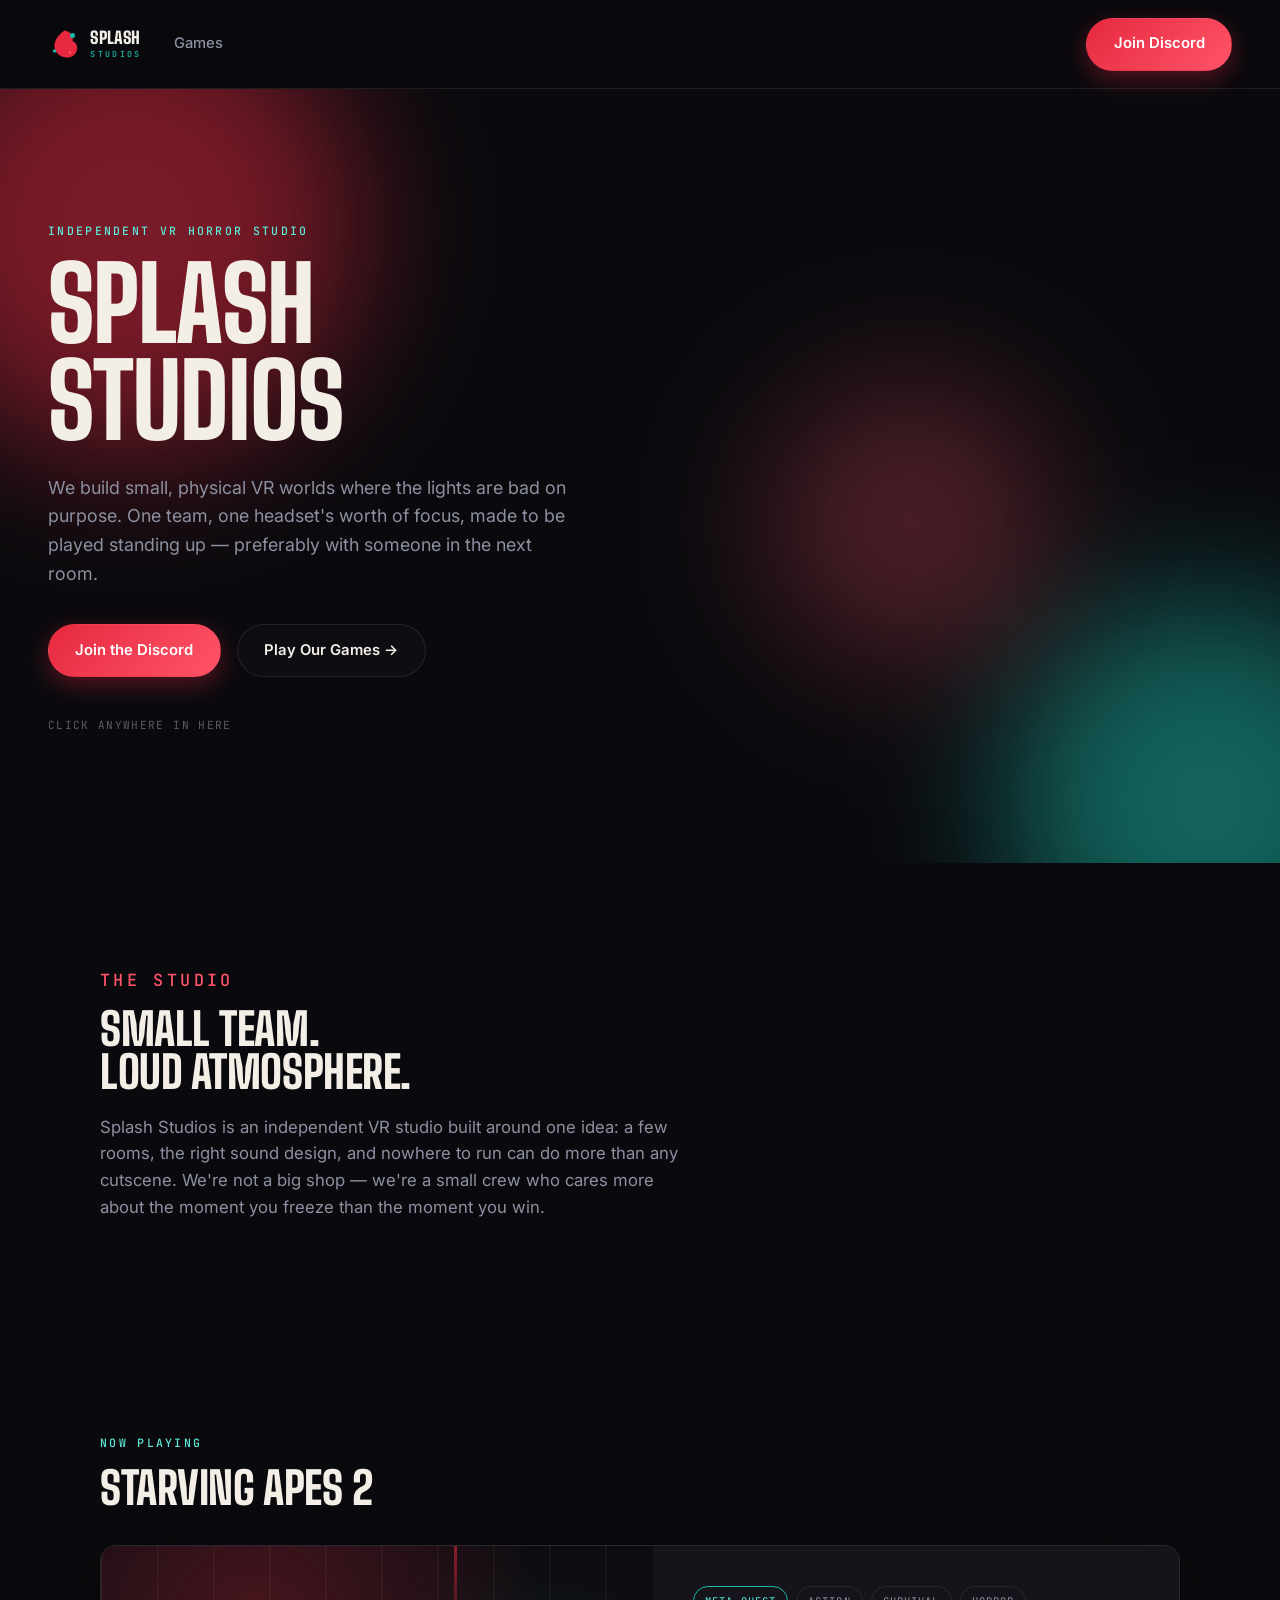
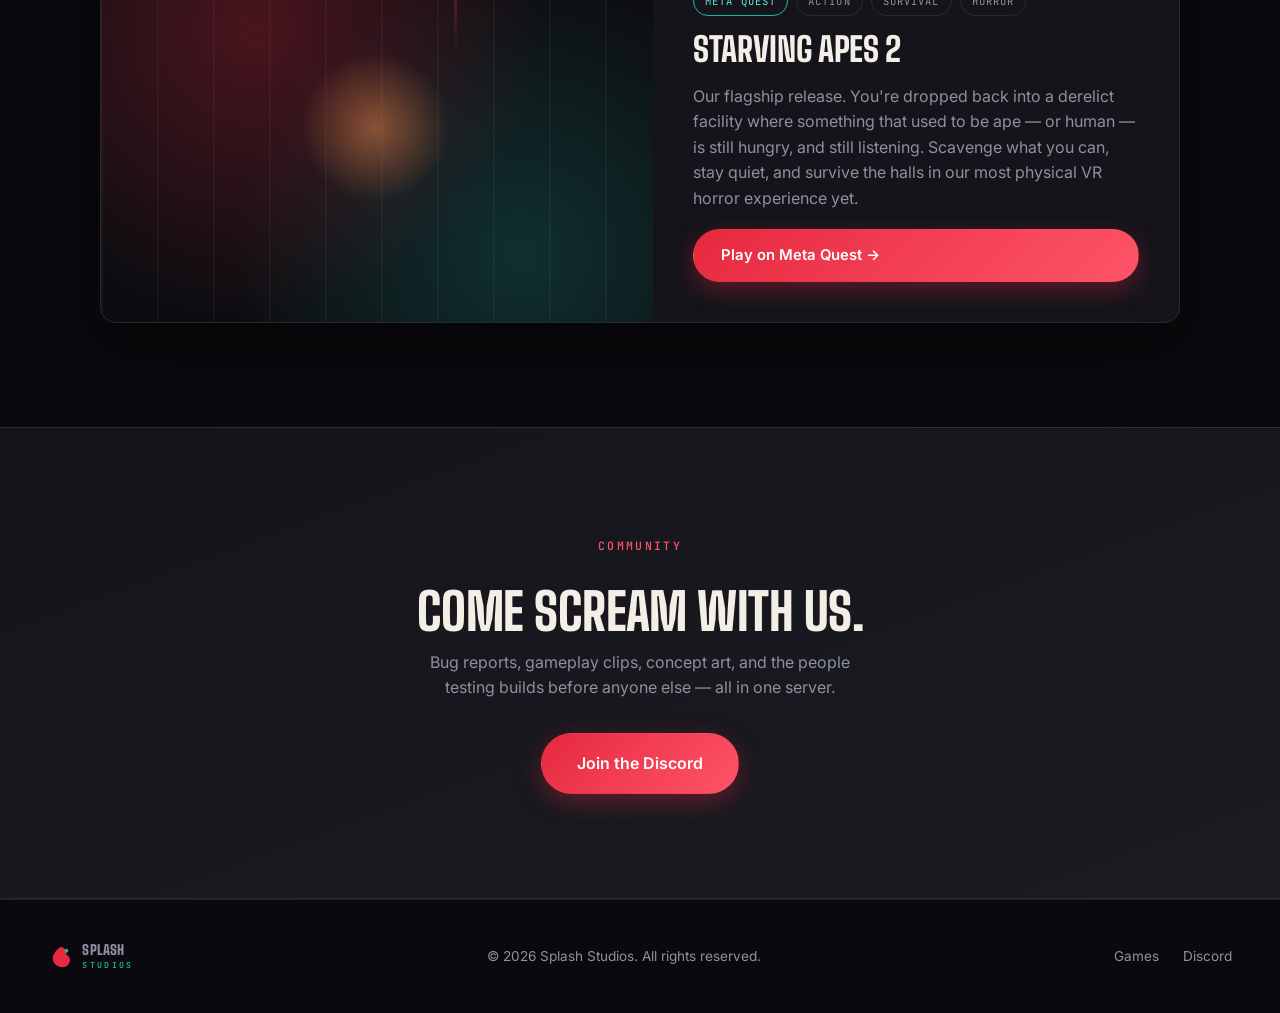
==== index.html @ 8505d7e9 "Add files via upload" ====
<!DOCTYPE html>
<html lang="en">
<head>
<meta charset="UTF-8">
<meta name="viewport" content="width=device-width, initial-scale=1.0">
<title>Splash Studios — Independent VR Horror Studio</title>
<meta name="description" content="Splash Studios is an independent VR studio behind Starving Apes 2. Join the Discord and play our games on Meta Quest.">
<meta name="theme-color" content="#0a0a0e">
<link rel="icon" type="image/svg+xml" href="data:image/svg+xml,%3Csvg xmlns='http://www.w3.org/2000/svg' viewBox='0 0 64 64'%3E%3Crect width='64' height='64' rx='14' fill='%230a0a0e'/%3E%3Cpath d='M33,5 C44,6 52,16 49,26 C57,29 61,38 57,47 C52,58 39,62 28,57 C16,52 10,40 14,28 C17,19 24,11 33,5 Z' fill='%23E6293F'/%3E%3Ccircle cx='49' cy='15' r='5' fill='%2319B9A8'/%3E%3C/svg%3E">

<link rel="preconnect" href="https://fonts.googleapis.com">
<link rel="preconnect" href="https://fonts.gstatic.com" crossorigin>
<link href="https://fonts.googleapis.com/css2?family=Big+Shoulders:wght@600;700;800;900&family=Inter:wght@400;500;600;700&family=JetBrains+Mono:wght@500&display=swap" rel="stylesheet">
<link rel="stylesheet" href="style.css">
</head>
<body>

<header class="nav">
  <a href="index.html" class="brand">
    <svg class="brand-mark" viewBox="0 0 64 64" fill="none" xmlns="http://www.w3.org/2000/svg" aria-hidden="true">
      <path d="M33,5 C44,6 52,16 49,26 C57,29 61,38 57,47 C52,58 39,62 28,57 C16,52 10,40 14,28 C17,19 24,11 33,5 Z" fill="#E6293F"/>
      <circle cx="49" cy="15" r="5" fill="#19B9A8"/>
      <circle cx="13" cy="46" r="3.4" fill="#19B9A8"/>
      <circle cx="44" cy="49" r="2.4" fill="#FF5468"/>
    </svg>
    <span class="brand-word">SPLASH<small>STUDIOS</small></span>
  </a>
  <nav class="nav-links">
    <a href="games.html">Games</a>
  </nav>
  <a class="btn btn-primary" href="https://discord.gg/km2ezNDZRh" target="_blank" rel="noopener">Join Discord</a>
</header>

<section class="hero">
  <div class="hero-ambient" aria-hidden="true">
    <span class="blob blob-1"></span>
    <span class="blob blob-2"></span>
    <span class="blob blob-3"></span>
  </div>
  <div class="hero-inner">
    <p class="eyebrow">Independent VR Horror Studio</p>
    <h1>Splash<br>Studios</h1>
    <p class="lede">We build small, physical VR worlds where the lights are bad on purpose. One team, one headset's worth of focus, made to be played standing up — preferably with someone in the next room.</p>
    <div class="hero-actions">
      <a class="btn btn-primary" href="https://discord.gg/km2ezNDZRh" target="_blank" rel="noopener">Join the Discord</a>
      <a class="btn btn-ghost" href="games.html">Play Our Games →</a>
    </div>
    <p class="hero-hint">click anywhere in here</p>
  </div>
</section>

<section class="about">
  <div class="section-inner">
    <p class="eyebrow crimson">The Studio</p>
    <h2>Small team.<br>Loud atmosphere.</h2>
    <p>Splash Studios is an independent VR studio built around one idea: a few rooms, the right sound design, and nowhere to run can do more than any cutscene. We're not a big shop — we're a small crew who cares more about the moment you freeze than the moment you win.</p>
  </div>
</section>

<section class="featured">
  <div class="section-inner">
    <p class="eyebrow">Now Playing</p>
    <h2>Starving Apes 2</h2>
    <div class="game-card">
      <div class="game-art" aria-hidden="true"></div>
      <div class="game-info">
        <div class="badges">
          <span class="badge platform">Meta Quest</span>
          <span class="badge">Action</span>
          <span class="badge">Survival</span>
          <span class="badge">Horror</span>
        </div>
        <h3>Starving Apes 2</h3>
        <p>Our flagship release. You're dropped back into a derelict facility where something that used to be ape — or human — is still hungry, and still listening. Scavenge what you can, stay quiet, and survive the halls in our most physical VR horror experience yet.</p>
        <a class="btn btn-primary" href="https://www.meta.com/experiences/starving-apes-2/9929811883797838/?srsltid=AfmBOoom83cuQZh8_HPgjByCwyeb6xO3C5Jgga5BLmCw1rRr3CXL1v2m" target="_blank" rel="noopener">Play on Meta Quest →</a>
      </div>
    </div>
  </div>
</section>

<section class="cta-banner">
  <div class="section-inner">
    <p class="eyebrow crimson">Community</p>
    <h2>Come scream with us.</h2>
    <p>Bug reports, gameplay clips, concept art, and the people testing builds before anyone else — all in one server.</p>
    <a class="btn btn-primary large" href="https://discord.gg/km2ezNDZRh" target="_blank" rel="noopener">Join the Discord</a>
  </div>
</section>

<footer>
  <a href="index.html" class="brand">
    <svg class="brand-mark" viewBox="0 0 64 64" fill="none" xmlns="http://www.w3.org/2000/svg" aria-hidden="true" style="width:24px;height:24px;">
      <path d="M33,5 C44,6 52,16 49,26 C57,29 61,38 57,47 C52,58 39,62 28,57 C16,52 10,40 14,28 C17,19 24,11 33,5 Z" fill="#E6293F"/>
      <circle cx="49" cy="15" r="5" fill="#19B9A8"/>
    </svg>
    <span class="brand-word">SPLASH<small>STUDIOS</small></span>
  </a>
  <p>&copy; 2026 Splash Studios. All rights reserved.</p>
  <div class="foot-links">
    <a href="games.html">Games</a>
    <a href="https://discord.gg/km2ezNDZRh" target="_blank" rel="noopener">Discord</a>
  </div>
</footer>

<script src="script.js"></script>
</body>
</html>
---- style.css ----
/* ============================================================
   SPLASH STUDIOS — stylesheet
   Palette: void / panel (near-black) + crimson + teal
   (a nod to red/teal horror-film grading, and to "splash")
   ============================================================ */

:root {
  --void: #0a0a0e;
  --panel: #14141a;
  --panel-2: #1b1b22;

  --crimson: #e6293f;
  --crimson-glow: #ff5468;
  --teal: #19b9a8;
  --teal-glow: #5dead9;

  --bone: #f3efe7;
  --slate: #8d90a0;
  --line: rgba(243, 239, 231, 0.09);

  --radius: 16px;
  --shadow: 0 20px 60px rgba(0, 0, 0, 0.45);

  --display: "Big Shoulders", sans-serif;
  --body: "Inter", system-ui, sans-serif;
  --mono: "JetBrains Mono", monospace;
}

* { box-sizing: border-box; margin: 0; padding: 0; }

html { scroll-behavior: smooth; }

body {
  background: var(--void);
  color: var(--bone);
  font-family: var(--body);
  line-height: 1.6;
  overflow-x: hidden;
}

a { color: inherit; text-decoration: none; }
img, svg { display: block; max-width: 100%; }
ul { list-style: none; }

h1, h2, h3 {
  font-family: var(--display);
  font-weight: 800;
  text-transform: uppercase;
  letter-spacing: -0.01em;
  line-height: 0.95;
}

::selection { background: var(--crimson); color: var(--bone); }

:focus-visible {
  outline: 2px solid var(--teal-glow);
  outline-offset: 3px;
  border-radius: 4px;
}

.section-inner { max-width: 1080px; margin: 0 auto; }

section { padding: 6.5rem clamp(1.25rem, 5vw, 3rem); position: relative; }

.eyebrow {
  display: inline-block;
  font-family: var(--mono);
  font-size: 0.72rem;
  font-weight: 500;
  letter-spacing: 0.2em;
  text-transform: uppercase;
  color: var(--teal-glow);
  margin-bottom: 0.9rem;
}
.eyebrow.crimson { color: var(--crimson-glow); }

/* ---------- Nav ---------- */
.nav {
  position: sticky;
  top: 0;
  z-index: 50;
  display: flex;
  align-items: center;
  gap: 1.5rem;
  padding: 1.1rem clamp(1.25rem, 5vw, 3rem);
  background: rgba(10, 10, 14, 0.72);
  backdrop-filter: blur(14px);
  border-bottom: 1px solid var(--line);
}

.brand { display: flex; align-items: center; gap: 0.65rem; flex-shrink: 0; }
.brand-mark { width: 32px; height: 32px; flex-shrink: 0; }
.brand-word {
  font-family: var(--display);
  font-weight: 900;
  font-size: 1.05rem;
  letter-spacing: 0.01em;
  line-height: 1;
  display: flex;
  flex-direction: column;
}
.brand-word small {
  font-family: var(--mono);
  font-weight: 500;
  font-size: 0.52rem;
  letter-spacing: 0.28em;
  color: var(--teal);
  margin-top: 3px;
}

.nav-links {
  display: flex;
  align-items: center;
  gap: 1.75rem;
  margin-left: 0.5rem;
  margin-right: auto;
  font-size: 0.92rem;
  font-weight: 500;
  color: var(--slate);
}
.nav-links a { transition: color 0.2s ease; }
.nav-links a:hover { color: var(--bone); }
.nav-links a.active { color: var(--teal-glow); }

/* ---------- Buttons ---------- */
.btn {
  display: inline-flex;
  align-items: center;
  gap: 0.5rem;
  padding: 0.85rem 1.65rem;
  border-radius: 999px;
  font-family: var(--body);
  font-weight: 600;
  font-size: 0.93rem;
  border: 1.5px solid transparent;
  white-space: nowrap;
  cursor: pointer;
  transition: transform 0.25s ease, box-shadow 0.25s ease, color 0.25s ease, border-color 0.25s ease;
}
.btn-primary {
  background: linear-gradient(135deg, var(--crimson), var(--crimson-glow));
  color: #fff;
  box-shadow: 0 8px 24px rgba(230, 41, 63, 0.35);
}
.btn-primary:hover { transform: translateY(-2px); box-shadow: 0 14px 32px rgba(230, 41, 63, 0.45); }
.btn-ghost {
  border-color: var(--line);
  color: var(--bone);
  background: rgba(255, 255, 255, 0.02);
}
.btn-ghost:hover { border-color: var(--teal); color: var(--teal-glow); transform: translateY(-2px); }
.btn-icon { width: 18px; height: 18px; flex-shrink: 0; }
.btn.large { padding: 1.05rem 2.2rem; font-size: 1rem; }

/* ---------- Hero ---------- */
.hero {
  position: relative;
  min-height: 86vh;
  display: flex;
  align-items: center;
  padding: 2rem clamp(1.25rem, 5vw, 3rem);
  overflow: hidden;
  isolation: isolate;
  cursor: crosshair;
}

.hero-ambient { position: absolute; inset: 0; z-index: -1; }
.blob {
  position: absolute;
  border-radius: 50%;
  filter: blur(70px);
  opacity: 0.5;
  mix-blend-mode: screen;
  animation: drift 20s ease-in-out infinite;
}
.blob-1 { width: 460px; height: 460px; background: var(--crimson); top: -12%; left: -8%; }
.blob-2 { width: 400px; height: 400px; background: var(--teal); bottom: -18%; right: -10%; animation-delay: -7s; }
.blob-3 { width: 280px; height: 280px; background: var(--crimson-glow); top: 38%; right: 18%; animation-delay: -13s; opacity: 0.28; }

@keyframes drift {
  0%, 100% { transform: translate(0, 0) scale(1); }
  50% { transform: translate(40px, -30px) scale(1.08); }
}

.hero-inner { max-width: 740px; position: relative; z-index: 1; }
.hero-inner h1 { font-size: clamp(3.4rem, 9vw, 6.4rem); }
.lede {
  margin-top: 1.5rem;
  font-size: clamp(1rem, 1.4vw, 1.2rem);
  color: var(--slate);
  max-width: 520px;
}
.hero-actions { display: flex; gap: 1rem; margin-top: 2.25rem; flex-wrap: wrap; }
.hero-hint {
  margin-top: 2.5rem;
  font-family: var(--mono);
  font-size: 0.7rem;
  letter-spacing: 0.12em;
  text-transform: uppercase;
  color: var(--slate);
  opacity: 0.6;
}

.splash-fx {
  position: absolute;
  border-radius: 50%;
  pointer-events: none;
  transform: translate(-50%, -50%) scale(0);
  animation: splashPop 0.7s ease-out forwards;
  z-index: 2;
}
@keyframes splashPop {
  0% { transform: translate(-50%, -50%) scale(0); opacity: 0.9; }
  70% { opacity: 0.35; }
  100% { transform: translate(-50%, -50%) scale(1); opacity: 0; }
}

/* ---------- About ---------- */
.about p { max-width: 600px; color: var(--slate); font-size: 1.05rem; }
.about h2 { font-size: clamp(2rem, 4vw, 2.8rem); margin-bottom: 1.25rem; }

/* ---------- Featured game / game art panel ---------- */
.featured h2 { font-size: clamp(2rem, 4vw, 2.8rem); margin-bottom: 0.25rem; }

.game-card {
  display: grid;
  grid-template-columns: 1.05fr 1fr;
  background: var(--panel);
  border: 1px solid var(--line);
  border-radius: var(--radius);
  overflow: hidden;
  box-shadow: var(--shadow);
  margin-top: 2.25rem;
}

.game-art {
  position: relative;
  min-height: 340px;
  overflow: hidden;
  background:
    radial-gradient(circle at 28% 22%, rgba(230, 41, 63, 0.28), transparent 58%),
    radial-gradient(circle at 76% 82%, rgba(25, 185, 168, 0.2), transparent 55%),
    repeating-linear-gradient(90deg, rgba(255, 255, 255, 0.035) 0 2px, transparent 2px 56px),
    #0d0d11;
}
.game-art::before {
  content: "";
  position: absolute;
  width: 150px;
  height: 150px;
  border-radius: 50%;
  background: radial-gradient(circle, rgba(255, 150, 80, 0.45), transparent 70%);
  top: 28%;
  left: 36%;
  animation: flicker 4.2s infinite;
}
.game-art::after {
  content: "";
  position: absolute;
  width: 3px;
  height: 110px;
  background: linear-gradient(to bottom, var(--crimson), transparent);
  top: 0;
  left: 64%;
  opacity: 0.55;
}
@keyframes flicker {
  0%, 100% { opacity: 0.8; }
  45% { opacity: 0.18; }
  50% { opacity: 0.9; }
  78% { opacity: 0.3; }
}

.game-info {
  padding: 2.5rem;
  display: flex;
  flex-direction: column;
  gap: 1.1rem;
  justify-content: center;
}
.game-info h3 { font-size: 2.1rem; }
.game-info p { color: var(--slate); }

.badges { display: flex; gap: 0.5rem; flex-wrap: wrap; }
.badge {
  font-family: var(--mono);
  font-size: 0.66rem;
  letter-spacing: 0.1em;
  text-transform: uppercase;
  padding: 0.35rem 0.7rem;
  border: 1px solid var(--line);
  border-radius: 999px;
  color: var(--slate);
}
.badge.platform { border-color: var(--teal); color: var(--teal-glow); }

@media (max-width: 760px) {
  .game-card { grid-template-columns: 1fr; }
  .game-art { min-height: 200px; }
}

/* ---------- CTA banner ---------- */
.cta-banner {
  text-align: center;
  background: linear-gradient(160deg, var(--panel), var(--panel-2));
  border-top: 1px solid var(--line);
  border-bottom: 1px solid var(--line);
}
.cta-banner h2 { font-size: clamp(2rem, 4.5vw, 3.2rem); margin-bottom: 0.85rem; }
.cta-banner p { color: var(--slate); max-width: 460px; margin: 0 auto 2rem; }

/* ---------- Footer ---------- */
footer {
  padding: 2.75rem clamp(1.25rem, 5vw, 3rem);
  display: flex;
  flex-wrap: wrap;
  align-items: center;
  justify-content: space-between;
  gap: 1rem;
  border-top: 1px solid var(--line);
  color: var(--slate);
  font-size: 0.85rem;
}
footer .brand-word { font-size: 0.85rem; }
footer .foot-links { display: flex; gap: 1.5rem; }
footer a:hover { color: var(--teal-glow); }

/* ---------- Games page ---------- */
.page-header { padding-top: 8rem; padding-bottom: 1.5rem; }
.page-header h1 { font-size: clamp(2.6rem, 6vw, 4.2rem); margin-bottom: 1rem; }
.page-header p { color: var(--slate); max-width: 540px; font-size: 1.05rem; }

.games-grid {
  display: grid;
  grid-template-columns: repeat(auto-fit, minmax(320px, 1fr));
  gap: 1.75rem;
  margin-top: 2.5rem;
}

.game-tile {
  background: var(--panel);
  border: 1px solid var(--line);
  border-radius: var(--radius);
  overflow: hidden;
  display: flex;
  flex-direction: column;
  transition: transform 0.3s ease, border-color 0.3s ease;
}
.game-tile:hover { transform: translateY(-4px); border-color: var(--teal); }
.game-tile .game-art { min-height: 210px; }

.tile-body { padding: 1.85rem; display: flex; flex-direction: column; gap: 1rem; flex: 1; }
.tile-body h3 { font-size: 1.65rem; }
.tile-body p { color: var(--slate); font-size: 0.95rem; flex: 1; }

.game-tile.ghost {
  border-style: dashed;
  opacity: 0.65;
  align-items: center;
  justify-content: center;
  text-align: center;
  min-height: 360px;
}
.ghost-inner { padding: 2rem; display: flex; flex-direction: column; gap: 0.75rem; align-items: center; }
.ghost-inner .eyebrow { margin-bottom: 0; }
.ghost-inner p { color: var(--slate); font-size: 0.9rem; max-width: 240px; }

/* ---------- Responsive ---------- */
@media (max-width: 640px) {
  .nav { flex-wrap: wrap; }
  .nav-links { order: 3; margin-right: auto; }
  section { padding: 4.5rem 1.25rem; }
  .hero { min-height: 80vh; }
}

/* ---------- Reduced motion ---------- */
@media (prefers-reduced-motion: reduce) {
  html { scroll-behavior: auto; }
  .blob { animation: none; }
  .game-art::before { animation: none; }
  .splash-fx { display: none; }
}
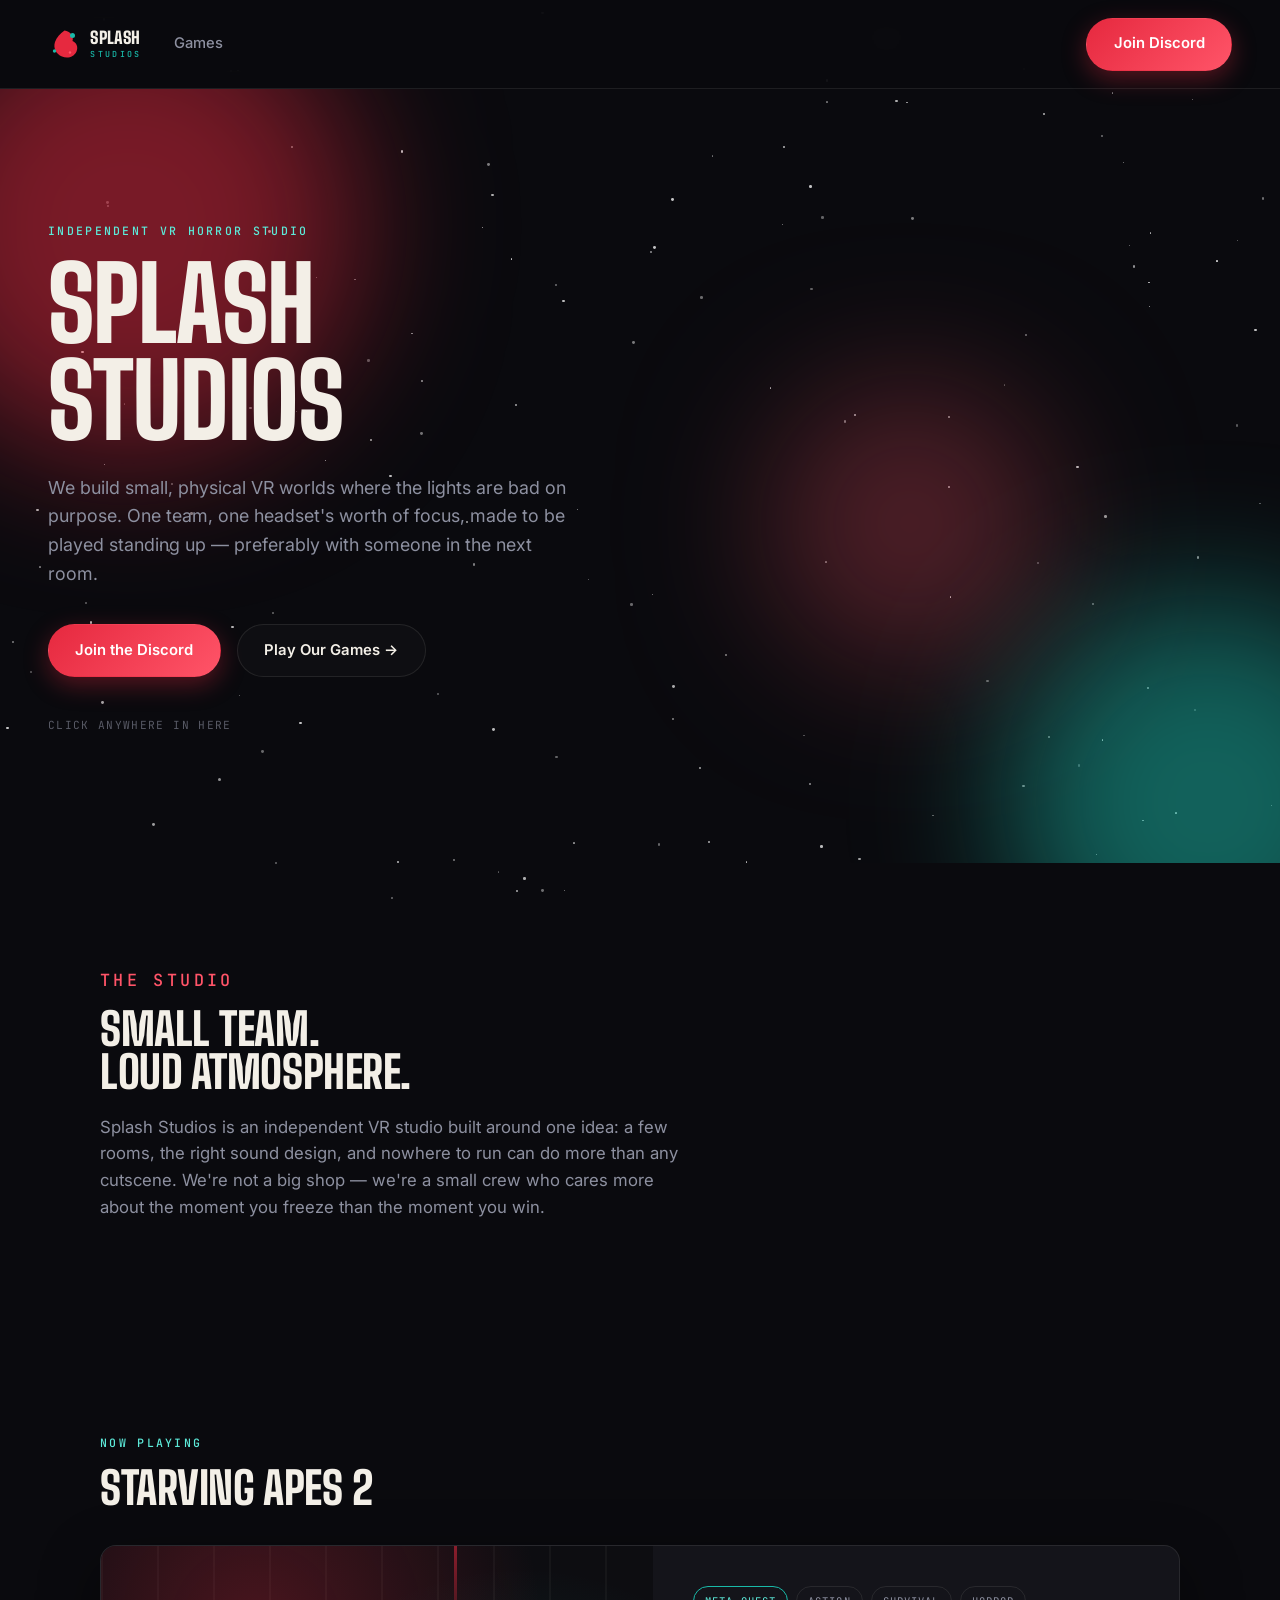
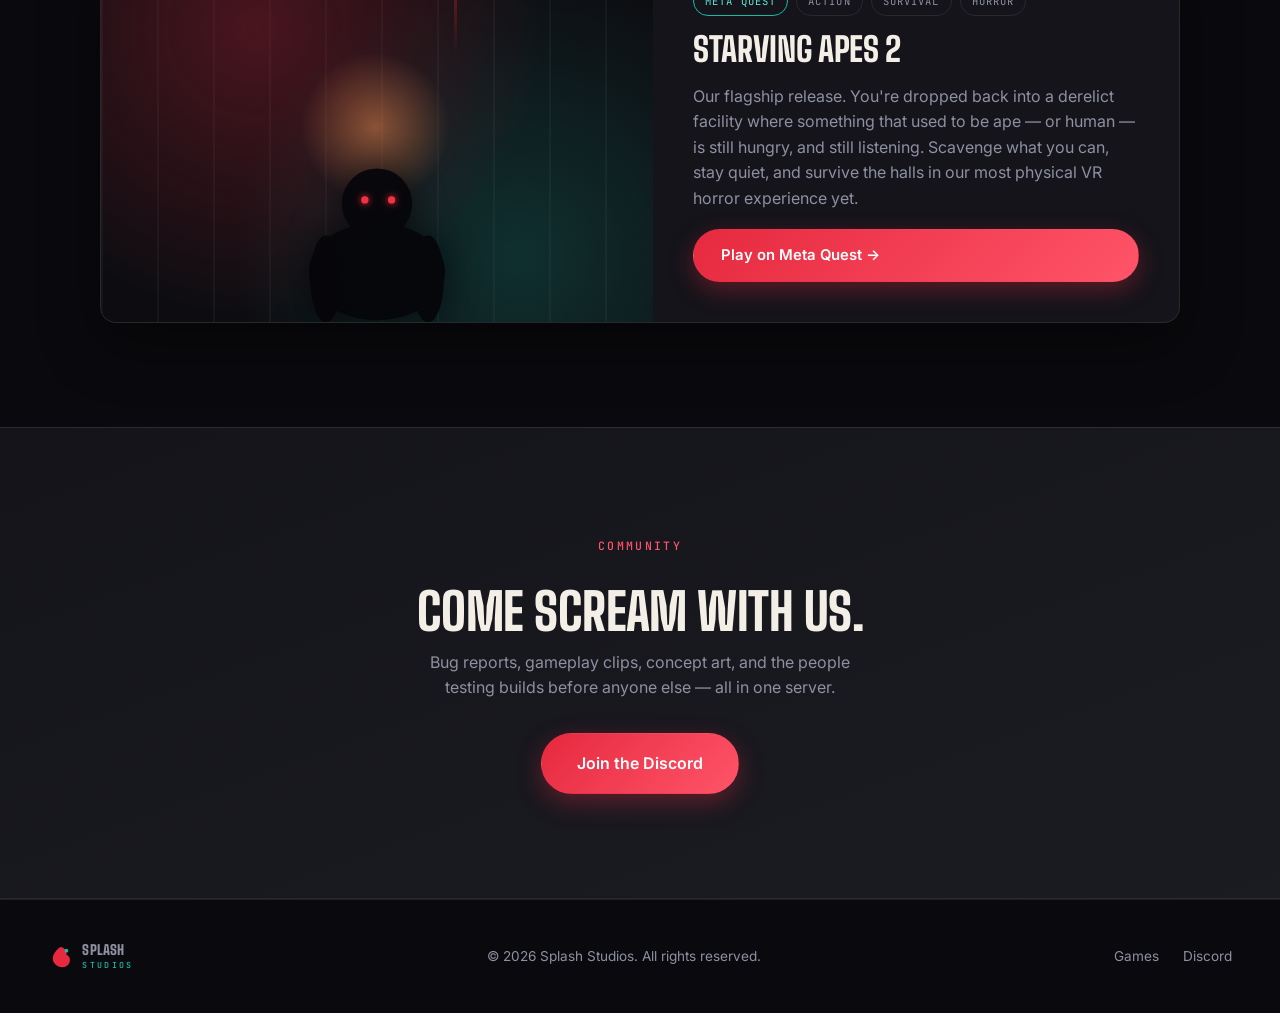
==== commit 84f9dc7b: "NEW UPD" ====
--- a/index.html
+++ b/index.html
@@ -14,6 +14,7 @@
 <link rel="stylesheet" href="style.css">
 </head>
 <body>
+<div class="star-field" aria-hidden="true"></div>
 
 <header class="nav">
   <a href="index.html" class="brand">
@@ -62,7 +63,22 @@
     <p class="eyebrow">Now Playing</p>
     <h2>Starving Apes 2</h2>
     <div class="game-card">
-      <div class="game-art" aria-hidden="true"></div>
+      <div class="game-art" aria-hidden="true">
+        <svg class="art-figure" viewBox="0 0 200 200" xmlns="http://www.w3.org/2000/svg">
+          <defs>
+            <filter id="eyeglow-home" x="-200%" y="-200%" width="500%" height="500%">
+              <feGaussianBlur stdDeviation="3" result="blur"/>
+              <feMerge><feMergeNode in="blur"/><feMergeNode in="SourceGraphic"/></feMerge>
+            </filter>
+          </defs>
+          <ellipse cx="100" cy="152" rx="56" ry="40" fill="#06060a"/>
+          <ellipse cx="58" cy="158" rx="13" ry="36" fill="#06060a"/>
+          <ellipse cx="142" cy="158" rx="13" ry="36" fill="#06060a"/>
+          <circle cx="100" cy="96" r="29" fill="#06060a"/>
+          <circle cx="90" cy="93" r="3" fill="#ff3344" filter="url(#eyeglow-home)"/>
+          <circle cx="112" cy="93" r="3" fill="#ff3344" filter="url(#eyeglow-home)"/>
+        </svg>
+      </div>
       <div class="game-info">
         <div class="badges">
           <span class="badge platform">Meta Quest</span>
--- a/style.css
+++ b/style.css
@@ -24,6 +24,10 @@
   --display: "Big Shoulders", sans-serif;
   --body: "Inter", system-ui, sans-serif;
   --mono: "JetBrains Mono", monospace;
+
+  --pl-pink: #ff5fae;
+  --pl-pink-glow: #ff8fc7;
+  --pl-blue: #4cc9f0;
 }
 
 * { box-sizing: border-box; margin: 0; padding: 0; }
@@ -373,10 +377,100 @@
   .hero { min-height: 80vh; }
 }
 
+/* ---------- Starfield (infinite-craft-style dark sky) ---------- */
+.star-field {
+  position: fixed;
+  inset: 0;
+  z-index: -3;
+  overflow: hidden;
+  pointer-events: none;
+  background: var(--void);
+}
+.star {
+  position: absolute;
+  border-radius: 50%;
+  background: #fff;
+  animation: twinkle ease-in-out infinite;
+}
+@keyframes twinkle {
+  0%, 100% { opacity: 0.15; }
+  50% { opacity: 1; }
+}
+
+/* ---------- Button bounce (press feedback) ---------- */
+@keyframes btnBounce {
+  0% { transform: scale(1); }
+  30% { transform: scale(0.86); }
+  55% { transform: scale(1.08); }
+  80% { transform: scale(0.96); }
+  100% { transform: scale(1); }
+}
+.btn.bounce { animation: btnBounce 0.42s ease; }
+
+/* ---------- Art figure (SA2 silhouette) ---------- */
+.art-figure {
+  position: absolute;
+  bottom: -8px;
+  left: 50%;
+  transform: translateX(-50%);
+  width: 44%;
+  opacity: 0.95;
+  filter: drop-shadow(0 0 18px rgba(0, 0, 0, 0.6));
+}
+
+/* ---------- WIP badge ---------- */
+.badge.wip { border-color: var(--pl-pink); color: var(--pl-pink-glow); }
+
+/* ---------- Liminal art panel (Primal Liminality) ---------- */
+.game-art.liminal {
+  background:
+    repeating-linear-gradient(135deg, rgba(255, 95, 174, 0.16) 0 16px, transparent 16px 32px),
+    radial-gradient(circle at 25% 15%, rgba(255, 95, 174, 0.32), transparent 55%),
+    radial-gradient(circle at 80% 85%, rgba(76, 201, 240, 0.28), transparent 55%),
+    linear-gradient(180deg, #15101f 0%, #0b0b12 75%);
+}
+.wip-stamp {
+  position: absolute;
+  top: 50%;
+  left: 50%;
+  transform: translate(-50%, -50%) rotate(-9deg);
+  border: 3px solid var(--pl-pink);
+  color: var(--pl-pink-glow);
+  font-family: var(--mono);
+  font-weight: 700;
+  letter-spacing: 0.15em;
+  padding: 0.4rem 1rem;
+  font-size: 1rem;
+  text-transform: uppercase;
+  background: rgba(10, 10, 14, 0.45);
+  border-radius: 6px;
+  box-shadow: 0 0 26px rgba(255, 95, 174, 0.35);
+  white-space: nowrap;
+}
+
+/* ---------- WIP tile click-to-reveal ---------- */
+.game-tile.wip { cursor: pointer; }
+.game-tile.wip:focus-visible { outline: 2px solid var(--pl-blue); outline-offset: 3px; }
+.tile-hint {
+  font-family: var(--mono);
+  font-size: 0.85rem;
+  letter-spacing: 0.05em;
+  color: var(--pl-blue);
+}
+.tile-reveal {
+  color: var(--bone);
+  font-style: italic;
+  display: none;
+}
+.game-tile.wip.revealed .tile-hint { display: none; }
+.game-tile.wip.revealed .tile-reveal { display: block; }
+
 /* ---------- Reduced motion ---------- */
 @media (prefers-reduced-motion: reduce) {
   html { scroll-behavior: auto; }
   .blob { animation: none; }
   .game-art::before { animation: none; }
   .splash-fx { display: none; }
-}
+  .star { animation: none; opacity: 0.55; }
+  .btn.bounce { animation: none; }
+}
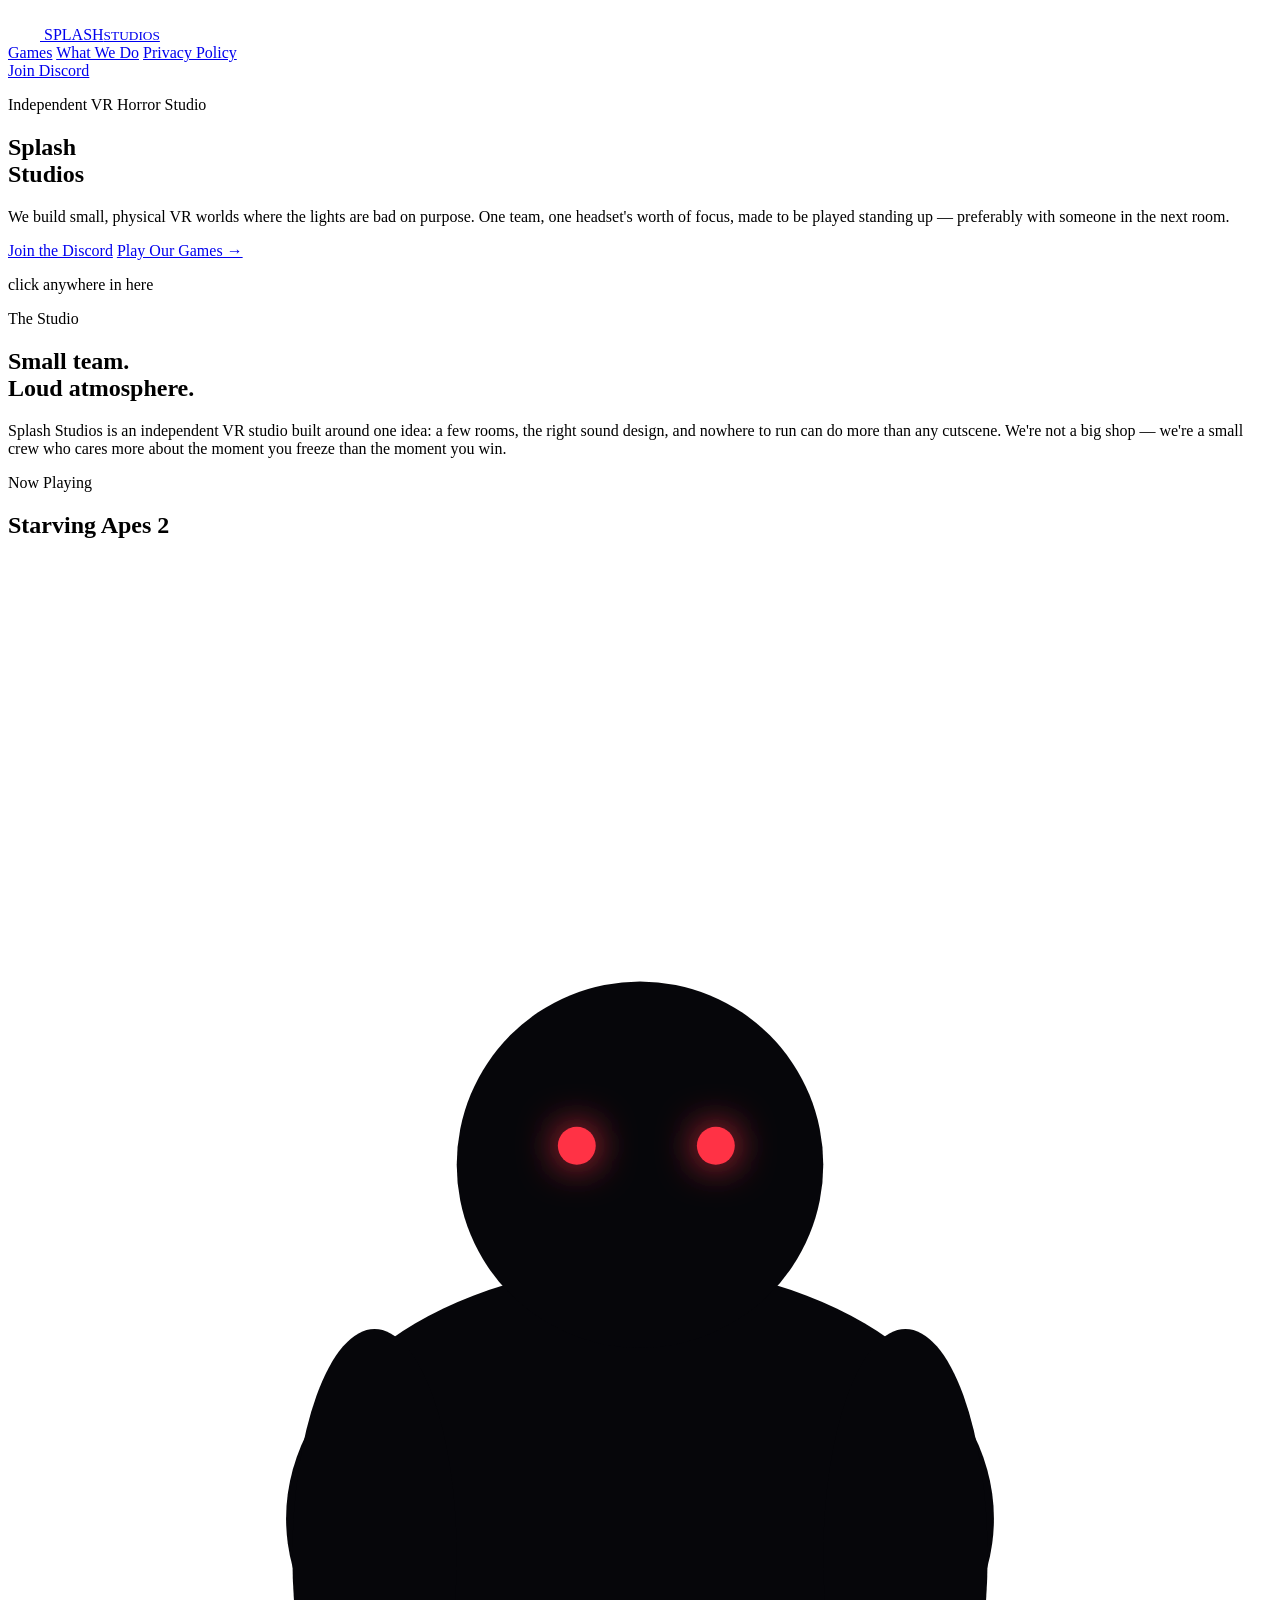
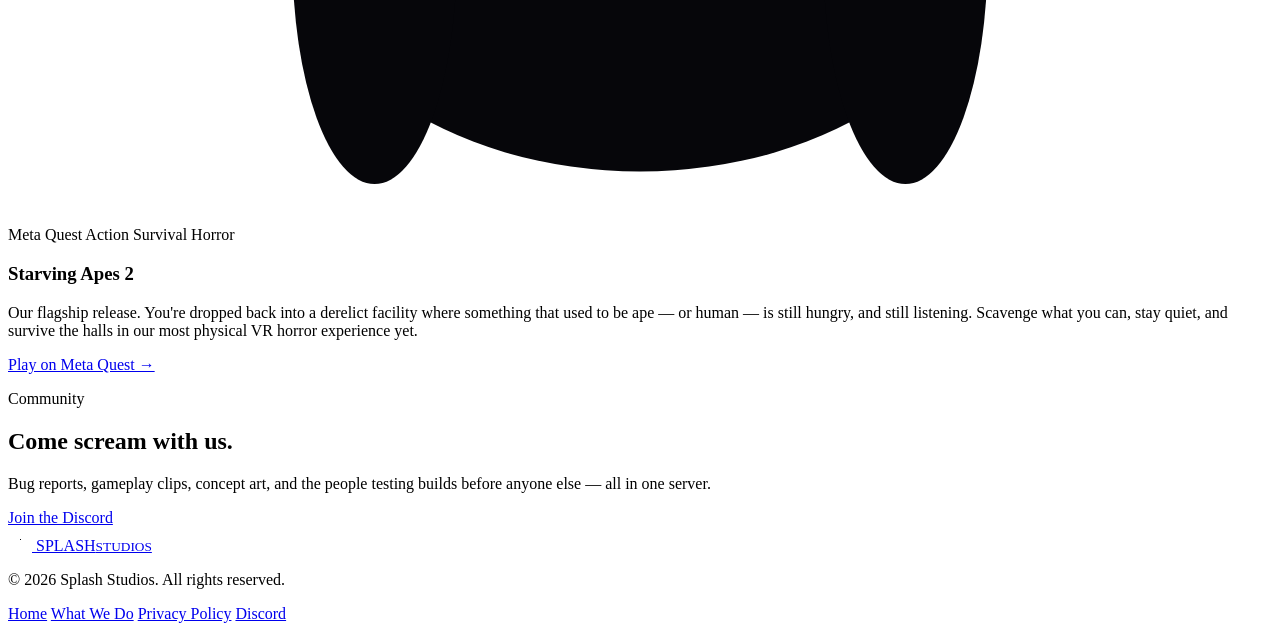
==== commit b790165b: "Add files via upload" ====
--- a/index.html
+++ b/index.html
@@ -18,18 +18,15 @@
 
 <header class="nav">
   <a href="index.html" class="brand">
-    <svg class="brand-mark" viewBox="0 0 64 64" fill="none" xmlns="http://www.w3.org/2000/svg" aria-hidden="true">
-      <path d="M33,5 C44,6 52,16 49,26 C57,29 61,38 57,47 C52,58 39,62 28,57 C16,52 10,40 14,28 C17,19 24,11 33,5 Z" fill="#E6293F"/>
-      <circle cx="49" cy="15" r="5" fill="#19B9A8"/>
-      <circle cx="13" cy="46" r="3.4" fill="#19B9A8"/>
-      <circle cx="44" cy="49" r="2.4" fill="#FF5468"/>
-    </svg>
+    <canvas id="logoCanvas" class="brand-mark-canvas" width="64" height="64" aria-hidden="true"></canvas>
     <span class="brand-word">SPLASH<small>STUDIOS</small></span>
   </a>
   <nav class="nav-links">
     <a href="games.html">Games</a>
+    <a href="what-we-do.html">What We Do</a>
+    <a href="privacy-policy.html">Privacy Policy</a>
   </nav>
-  <a class="btn btn-primary" href="https://discord.gg/km2ezNDZRh" target="_blank" rel="noopener">Join Discord</a>
+  <a class="btn btn-primary" href="https://discord.gg/4bHSVDsTp4" target="_blank" rel="noopener">Join Discord</a>
 </header>
 
 <section class="hero">
@@ -43,7 +40,7 @@
     <h1>Splash<br>Studios</h1>
     <p class="lede">We build small, physical VR worlds where the lights are bad on purpose. One team, one headset's worth of focus, made to be played standing up — preferably with someone in the next room.</p>
     <div class="hero-actions">
-      <a class="btn btn-primary" href="https://discord.gg/km2ezNDZRh" target="_blank" rel="noopener">Join the Discord</a>
+      <a class="btn btn-primary" href="https://discord.gg/4bHSVDsTp4" target="_blank" rel="noopener">Join the Discord</a>
       <a class="btn btn-ghost" href="games.html">Play Our Games →</a>
     </div>
     <p class="hero-hint">click anywhere in here</p>
@@ -99,25 +96,24 @@
     <p class="eyebrow crimson">Community</p>
     <h2>Come scream with us.</h2>
     <p>Bug reports, gameplay clips, concept art, and the people testing builds before anyone else — all in one server.</p>
-    <a class="btn btn-primary large" href="https://discord.gg/km2ezNDZRh" target="_blank" rel="noopener">Join the Discord</a>
+    <a class="btn btn-primary large" href="https://discord.gg/4bHSVDsTp4" target="_blank" rel="noopener">Join the Discord</a>
   </div>
 </section>
 
 <footer>
   <a href="index.html" class="brand">
-    <svg class="brand-mark" viewBox="0 0 64 64" fill="none" xmlns="http://www.w3.org/2000/svg" aria-hidden="true" style="width:24px;height:24px;">
-      <path d="M33,5 C44,6 52,16 49,26 C57,29 61,38 57,47 C52,58 39,62 28,57 C16,52 10,40 14,28 C17,19 24,11 33,5 Z" fill="#E6293F"/>
-      <circle cx="49" cy="15" r="5" fill="#19B9A8"/>
-    </svg>
+    <canvas id="footerLogoCanvas" class="brand-mark-canvas" width="64" height="64" aria-hidden="true" style="width:24px;height:24px;"></canvas>
     <span class="brand-word">SPLASH<small>STUDIOS</small></span>
   </a>
   <p>&copy; 2026 Splash Studios. All rights reserved.</p>
   <div class="foot-links">
-    <a href="games.html">Games</a>
-    <a href="https://discord.gg/km2ezNDZRh" target="_blank" rel="noopener">Discord</a>
+    <a href="index.html">Home</a>
+    <a href="what-we-do.html">What We Do</a>
+    <a href="privacy-policy.html">Privacy Policy</a>
+    <a href="https://discord.gg/4bHSVDsTp4" target="_blank" rel="noopener">Discord</a>
   </div>
 </footer>
 
 <script src="script.js"></script>
 </body>
-</html>
+</html>
--- a/style.css
+++ b/style.css
@@ -1,476 +1,41 @@
-/* ============================================================
-   SPLASH STUDIOS — stylesheet
-   Palette: void / panel (near-black) + crimson + teal
-   (a nod to red/teal horror-film grading, and to "splash")
-   ============================================================ */
-
-:root {
-  --void: #0a0a0e;
-  --panel: #14141a;
-  --panel-2: #1b1b22;
-
-  --crimson: #e6293f;
-  --crimson-glow: #ff5468;
-  --teal: #19b9a8;
-  --teal-glow: #5dead9;
-
-  --bone: #f3efe7;
-  --slate: #8d90a0;
-  --line: rgba(243, 239, 231, 0.09);
-
-  --radius: 16px;
-  --shadow: 0 20px 60px rgba(0, 0, 0, 0.45);
-
-  --display: "Big Shoulders", sans-serif;
-  --body: "Inter", system-ui, sans-serif;
-  --mono: "JetBrains Mono", monospace;
-
-  --pl-pink: #ff5fae;
-  --pl-pink-glow: #ff8fc7;
-  --pl-blue: #4cc9f0;
+/* ---------- Interactive Canvas Logo Layout ---------- */
+.brand-mark-canvas {
+  width: 32px;
+  height: 32px;
+  flex-shrink: 0;
+  image-rendering: pixelated;
+  image-rendering: crisp-edges;
 }
 
-* { box-sizing: border-box; margin: 0; padding: 0; }
-
-html { scroll-behavior: smooth; }
-
-body {
-  background: var(--void);
+/* ---------- Text Content Layouts (What We Do / Privacy) ---------- */
+.standard-content {
+  max-width: 780px;
+  margin: 0 auto;
+}
+.standard-content h2 {
+  font-size: 1.85rem;
+  margin-top: 3.5rem;
+  margin-bottom: 1.1rem;
   color: var(--bone);
-  font-family: var(--body);
-  line-height: 1.6;
-  overflow-x: hidden;
+  letter-spacing: 0.02em;
 }
-
-a { color: inherit; text-decoration: none; }
-img, svg { display: block; max-width: 100%; }
-ul { list-style: none; }
-
-h1, h2, h3 {
-  font-family: var(--display);
-  font-weight: 800;
-  text-transform: uppercase;
-  letter-spacing: -0.01em;
-  line-height: 0.95;
+.standard-content p {
+  color: var(--slate);
+  font-size: 1.05rem;
+  line-height: 1.75;
+  margin-bottom: 1.5rem;
+  text-align: justify;
 }
-
-::selection { background: var(--crimson); color: var(--bone); }
-
-:focus-visible {
-  outline: 2px solid var(--teal-glow);
-  outline-offset: 3px;
-  border-radius: 4px;
-}
-
-.section-inner { max-width: 1080px; margin: 0 auto; }
-
-section { padding: 6.5rem clamp(1.25rem, 5vw, 3rem); position: relative; }
-
-.eyebrow {
-  display: inline-block;
-  font-family: var(--mono);
-  font-size: 0.72rem;
-  font-weight: 500;
-  letter-spacing: 0.2em;
-  text-transform: uppercase;
-  color: var(--teal-glow);
-  margin-bottom: 0.9rem;
-}
-.eyebrow.crimson { color: var(--crimson-glow); }
-
-/* ---------- Nav ---------- */
-.nav {
-  position: sticky;
-  top: 0;
-  z-index: 50;
-  display: flex;
-  align-items: center;
-  gap: 1.5rem;
-  padding: 1.1rem clamp(1.25rem, 5vw, 3rem);
-  background: rgba(10, 10, 14, 0.72);
-  backdrop-filter: blur(14px);
-  border-bottom: 1px solid var(--line);
-}
-
-.brand { display: flex; align-items: center; gap: 0.65rem; flex-shrink: 0; }
-.brand-mark { width: 32px; height: 32px; flex-shrink: 0; }
-.brand-word {
-  font-family: var(--display);
-  font-weight: 900;
-  font-size: 1.05rem;
-  letter-spacing: 0.01em;
-  line-height: 1;
-  display: flex;
-  flex-direction: column;
-}
-.brand-word small {
-  font-family: var(--mono);
-  font-weight: 500;
-  font-size: 0.52rem;
-  letter-spacing: 0.28em;
-  color: var(--teal);
-  margin-top: 3px;
-}
-
-.nav-links {
-  display: flex;
-  align-items: center;
-  gap: 1.75rem;
-  margin-left: 0.5rem;
-  margin-right: auto;
-  font-size: 0.92rem;
-  font-weight: 500;
+.standard-content ul {
+  list-style: square;
+  padding-left: 1.5rem;
+  margin-bottom: 1.8rem;
   color: var(--slate);
 }
-.nav-links a { transition: color 0.2s ease; }
-.nav-links a:hover { color: var(--bone); }
-.nav-links a.active { color: var(--teal-glow); }
-
-/* ---------- Buttons ---------- */
-.btn {
-  display: inline-flex;
-  align-items: center;
-  gap: 0.5rem;
-  padding: 0.85rem 1.65rem;
-  border-radius: 999px;
-  font-family: var(--body);
-  font-weight: 600;
-  font-size: 0.93rem;
-  border: 1.5px solid transparent;
-  white-space: nowrap;
-  cursor: pointer;
-  transition: transform 0.25s ease, box-shadow 0.25s ease, color 0.25s ease, border-color 0.25s ease;
+.standard-content li {
+  font-size: 1.02rem;
+  line-height: 1.7;
+  margin-bottom: 0.6rem;
 }
-.btn-primary {
-  background: linear-gradient(135deg, var(--crimson), var(--crimson-glow));
-  color: #fff;
-  box-shadow: 0 8px 24px rgba(230, 41, 63, 0.35);
-}
-.btn-primary:hover { transform: translateY(-2px); box-shadow: 0 14px 32px rgba(230, 41, 63, 0.45); }
-.btn-ghost {
-  border-color: var(--line);
-  color: var(--bone);
-  background: rgba(255, 255, 255, 0.02);
-}
-.btn-ghost:hover { border-color: var(--teal); color: var(--teal-glow); transform: translateY(-2px); }
-.btn-icon { width: 18px; height: 18px; flex-shrink: 0; }
-.btn.large { padding: 1.05rem 2.2rem; font-size: 1rem; }
-
-/* ---------- Hero ---------- */
-.hero {
-  position: relative;
-  min-height: 86vh;
-  display: flex;
-  align-items: center;
-  padding: 2rem clamp(1.25rem, 5vw, 3rem);
-  overflow: hidden;
-  isolation: isolate;
-  cursor: crosshair;
-}
-
-.hero-ambient { position: absolute; inset: 0; z-index: -1; }
-.blob {
-  position: absolute;
-  border-radius: 50%;
-  filter: blur(70px);
-  opacity: 0.5;
-  mix-blend-mode: screen;
-  animation: drift 20s ease-in-out infinite;
-}
-.blob-1 { width: 460px; height: 460px; background: var(--crimson); top: -12%; left: -8%; }
-.blob-2 { width: 400px; height: 400px; background: var(--teal); bottom: -18%; right: -10%; animation-delay: -7s; }
-.blob-3 { width: 280px; height: 280px; background: var(--crimson-glow); top: 38%; right: 18%; animation-delay: -13s; opacity: 0.28; }
-
-@keyframes drift {
-  0%, 100% { transform: translate(0, 0) scale(1); }
-  50% { transform: translate(40px, -30px) scale(1.08); }
-}
-
-.hero-inner { max-width: 740px; position: relative; z-index: 1; }
-.hero-inner h1 { font-size: clamp(3.4rem, 9vw, 6.4rem); }
-.lede {
-  margin-top: 1.5rem;
-  font-size: clamp(1rem, 1.4vw, 1.2rem);
-  color: var(--slate);
-  max-width: 520px;
-}
-.hero-actions { display: flex; gap: 1rem; margin-top: 2.25rem; flex-wrap: wrap; }
-.hero-hint {
-  margin-top: 2.5rem;
-  font-family: var(--mono);
-  font-size: 0.7rem;
-  letter-spacing: 0.12em;
-  text-transform: uppercase;
-  color: var(--slate);
-  opacity: 0.6;
-}
-
-.splash-fx {
-  position: absolute;
-  border-radius: 50%;
-  pointer-events: none;
-  transform: translate(-50%, -50%) scale(0);
-  animation: splashPop 0.7s ease-out forwards;
-  z-index: 2;
-}
-@keyframes splashPop {
-  0% { transform: translate(-50%, -50%) scale(0); opacity: 0.9; }
-  70% { opacity: 0.35; }
-  100% { transform: translate(-50%, -50%) scale(1); opacity: 0; }
-}
-
-/* ---------- About ---------- */
-.about p { max-width: 600px; color: var(--slate); font-size: 1.05rem; }
-.about h2 { font-size: clamp(2rem, 4vw, 2.8rem); margin-bottom: 1.25rem; }
-
-/* ---------- Featured game / game art panel ---------- */
-.featured h2 { font-size: clamp(2rem, 4vw, 2.8rem); margin-bottom: 0.25rem; }
-
-.game-card {
-  display: grid;
-  grid-template-columns: 1.05fr 1fr;
-  background: var(--panel);
-  border: 1px solid var(--line);
-  border-radius: var(--radius);
-  overflow: hidden;
-  box-shadow: var(--shadow);
-  margin-top: 2.25rem;
-}
-
-.game-art {
-  position: relative;
-  min-height: 340px;
-  overflow: hidden;
-  background:
-    radial-gradient(circle at 28% 22%, rgba(230, 41, 63, 0.28), transparent 58%),
-    radial-gradient(circle at 76% 82%, rgba(25, 185, 168, 0.2), transparent 55%),
-    repeating-linear-gradient(90deg, rgba(255, 255, 255, 0.035) 0 2px, transparent 2px 56px),
-    #0d0d11;
-}
-.game-art::before {
-  content: "";
-  position: absolute;
-  width: 150px;
-  height: 150px;
-  border-radius: 50%;
-  background: radial-gradient(circle, rgba(255, 150, 80, 0.45), transparent 70%);
-  top: 28%;
-  left: 36%;
-  animation: flicker 4.2s infinite;
-}
-.game-art::after {
-  content: "";
-  position: absolute;
-  width: 3px;
-  height: 110px;
-  background: linear-gradient(to bottom, var(--crimson), transparent);
-  top: 0;
-  left: 64%;
-  opacity: 0.55;
-}
-@keyframes flicker {
-  0%, 100% { opacity: 0.8; }
-  45% { opacity: 0.18; }
-  50% { opacity: 0.9; }
-  78% { opacity: 0.3; }
-}
-
-.game-info {
-  padding: 2.5rem;
-  display: flex;
-  flex-direction: column;
-  gap: 1.1rem;
-  justify-content: center;
-}
-.game-info h3 { font-size: 2.1rem; }
-.game-info p { color: var(--slate); }
-
-.badges { display: flex; gap: 0.5rem; flex-wrap: wrap; }
-.badge {
-  font-family: var(--mono);
-  font-size: 0.66rem;
-  letter-spacing: 0.1em;
-  text-transform: uppercase;
-  padding: 0.35rem 0.7rem;
-  border: 1px solid var(--line);
-  border-radius: 999px;
-  color: var(--slate);
-}
-.badge.platform { border-color: var(--teal); color: var(--teal-glow); }
-
-@media (max-width: 760px) {
-  .game-card { grid-template-columns: 1fr; }
-  .game-art { min-height: 200px; }
-}
-
-/* ---------- CTA banner ---------- */
-.cta-banner {
-  text-align: center;
-  background: linear-gradient(160deg, var(--panel), var(--panel-2));
-  border-top: 1px solid var(--line);
-  border-bottom: 1px solid var(--line);
-}
-.cta-banner h2 { font-size: clamp(2rem, 4.5vw, 3.2rem); margin-bottom: 0.85rem; }
-.cta-banner p { color: var(--slate); max-width: 460px; margin: 0 auto 2rem; }
-
-/* ---------- Footer ---------- */
-footer {
-  padding: 2.75rem clamp(1.25rem, 5vw, 3rem);
-  display: flex;
-  flex-wrap: wrap;
-  align-items: center;
-  justify-content: space-between;
-  gap: 1rem;
-  border-top: 1px solid var(--line);
-  color: var(--slate);
-  font-size: 0.85rem;
-}
-footer .brand-word { font-size: 0.85rem; }
-footer .foot-links { display: flex; gap: 1.5rem; }
-footer a:hover { color: var(--teal-glow); }
-
-/* ---------- Games page ---------- */
-.page-header { padding-top: 8rem; padding-bottom: 1.5rem; }
-.page-header h1 { font-size: clamp(2.6rem, 6vw, 4.2rem); margin-bottom: 1rem; }
-.page-header p { color: var(--slate); max-width: 540px; font-size: 1.05rem; }
-
-.games-grid {
-  display: grid;
-  grid-template-columns: repeat(auto-fit, minmax(320px, 1fr));
-  gap: 1.75rem;
-  margin-top: 2.5rem;
-}
-
-.game-tile {
-  background: var(--panel);
-  border: 1px solid var(--line);
-  border-radius: var(--radius);
-  overflow: hidden;
-  display: flex;
-  flex-direction: column;
-  transition: transform 0.3s ease, border-color 0.3s ease;
-}
-.game-tile:hover { transform: translateY(-4px); border-color: var(--teal); }
-.game-tile .game-art { min-height: 210px; }
-
-.tile-body { padding: 1.85rem; display: flex; flex-direction: column; gap: 1rem; flex: 1; }
-.tile-body h3 { font-size: 1.65rem; }
-.tile-body p { color: var(--slate); font-size: 0.95rem; flex: 1; }
-
-.game-tile.ghost {
-  border-style: dashed;
-  opacity: 0.65;
-  align-items: center;
-  justify-content: center;
-  text-align: center;
-  min-height: 360px;
-}
-.ghost-inner { padding: 2rem; display: flex; flex-direction: column; gap: 0.75rem; align-items: center; }
-.ghost-inner .eyebrow { margin-bottom: 0; }
-.ghost-inner p { color: var(--slate); font-size: 0.9rem; max-width: 240px; }
-
-/* ---------- Responsive ---------- */
-@media (max-width: 640px) {
-  .nav { flex-wrap: wrap; }
-  .nav-links { order: 3; margin-right: auto; }
-  section { padding: 4.5rem 1.25rem; }
-  .hero { min-height: 80vh; }
-}
-
-/* ---------- Starfield (infinite-craft-style dark sky) ---------- */
-.star-field {
-  position: fixed;
-  inset: 0;
-  z-index: -3;
-  overflow: hidden;
-  pointer-events: none;
-  background: var(--void);
-}
-.star {
-  position: absolute;
-  border-radius: 50%;
-  background: #fff;
-  animation: twinkle ease-in-out infinite;
-}
-@keyframes twinkle {
-  0%, 100% { opacity: 0.15; }
-  50% { opacity: 1; }
-}
-
-/* ---------- Button bounce (press feedback) ---------- */
-@keyframes btnBounce {
-  0% { transform: scale(1); }
-  30% { transform: scale(0.86); }
-  55% { transform: scale(1.08); }
-  80% { transform: scale(0.96); }
-  100% { transform: scale(1); }
-}
-.btn.bounce { animation: btnBounce 0.42s ease; }
-
-/* ---------- Art figure (SA2 silhouette) ---------- */
-.art-figure {
-  position: absolute;
-  bottom: -8px;
-  left: 50%;
-  transform: translateX(-50%);
-  width: 44%;
-  opacity: 0.95;
-  filter: drop-shadow(0 0 18px rgba(0, 0, 0, 0.6));
-}
-
-/* ---------- WIP badge ---------- */
-.badge.wip { border-color: var(--pl-pink); color: var(--pl-pink-glow); }
-
-/* ---------- Liminal art panel (Primal Liminality) ---------- */
-.game-art.liminal {
-  background:
-    repeating-linear-gradient(135deg, rgba(255, 95, 174, 0.16) 0 16px, transparent 16px 32px),
-    radial-gradient(circle at 25% 15%, rgba(255, 95, 174, 0.32), transparent 55%),
-    radial-gradient(circle at 80% 85%, rgba(76, 201, 240, 0.28), transparent 55%),
-    linear-gradient(180deg, #15101f 0%, #0b0b12 75%);
-}
-.wip-stamp {
-  position: absolute;
-  top: 50%;
-  left: 50%;
-  transform: translate(-50%, -50%) rotate(-9deg);
-  border: 3px solid var(--pl-pink);
-  color: var(--pl-pink-glow);
-  font-family: var(--mono);
-  font-weight: 700;
-  letter-spacing: 0.15em;
-  padding: 0.4rem 1rem;
-  font-size: 1rem;
-  text-transform: uppercase;
-  background: rgba(10, 10, 14, 0.45);
-  border-radius: 6px;
-  box-shadow: 0 0 26px rgba(255, 95, 174, 0.35);
-  white-space: nowrap;
-}
-
-/* ---------- WIP tile click-to-reveal ---------- */
-.game-tile.wip { cursor: pointer; }
-.game-tile.wip:focus-visible { outline: 2px solid var(--pl-blue); outline-offset: 3px; }
-.tile-hint {
-  font-family: var(--mono);
-  font-size: 0.85rem;
-  letter-spacing: 0.05em;
-  color: var(--pl-blue);
-}
-.tile-reveal {
-  color: var(--bone);
-  font-style: italic;
-  display: none;
-}
-.game-tile.wip.revealed .tile-hint { display: none; }
-.game-tile.wip.revealed .tile-reveal { display: block; }
-
-/* ---------- Reduced motion ---------- */
-@media (prefers-reduced-motion: reduce) {
-  html { scroll-behavior: auto; }
-  .blob { animation: none; }
-  .game-art::before { animation: none; }
-  .splash-fx { display: none; }
-  .star { animation: none; opacity: 0.55; }
-  .btn.bounce { animation: none; }
-}
+.text-teal { color: var(--teal-glow) !important; }
+.text-crimson { color: var(--crimson-glow) !important; }
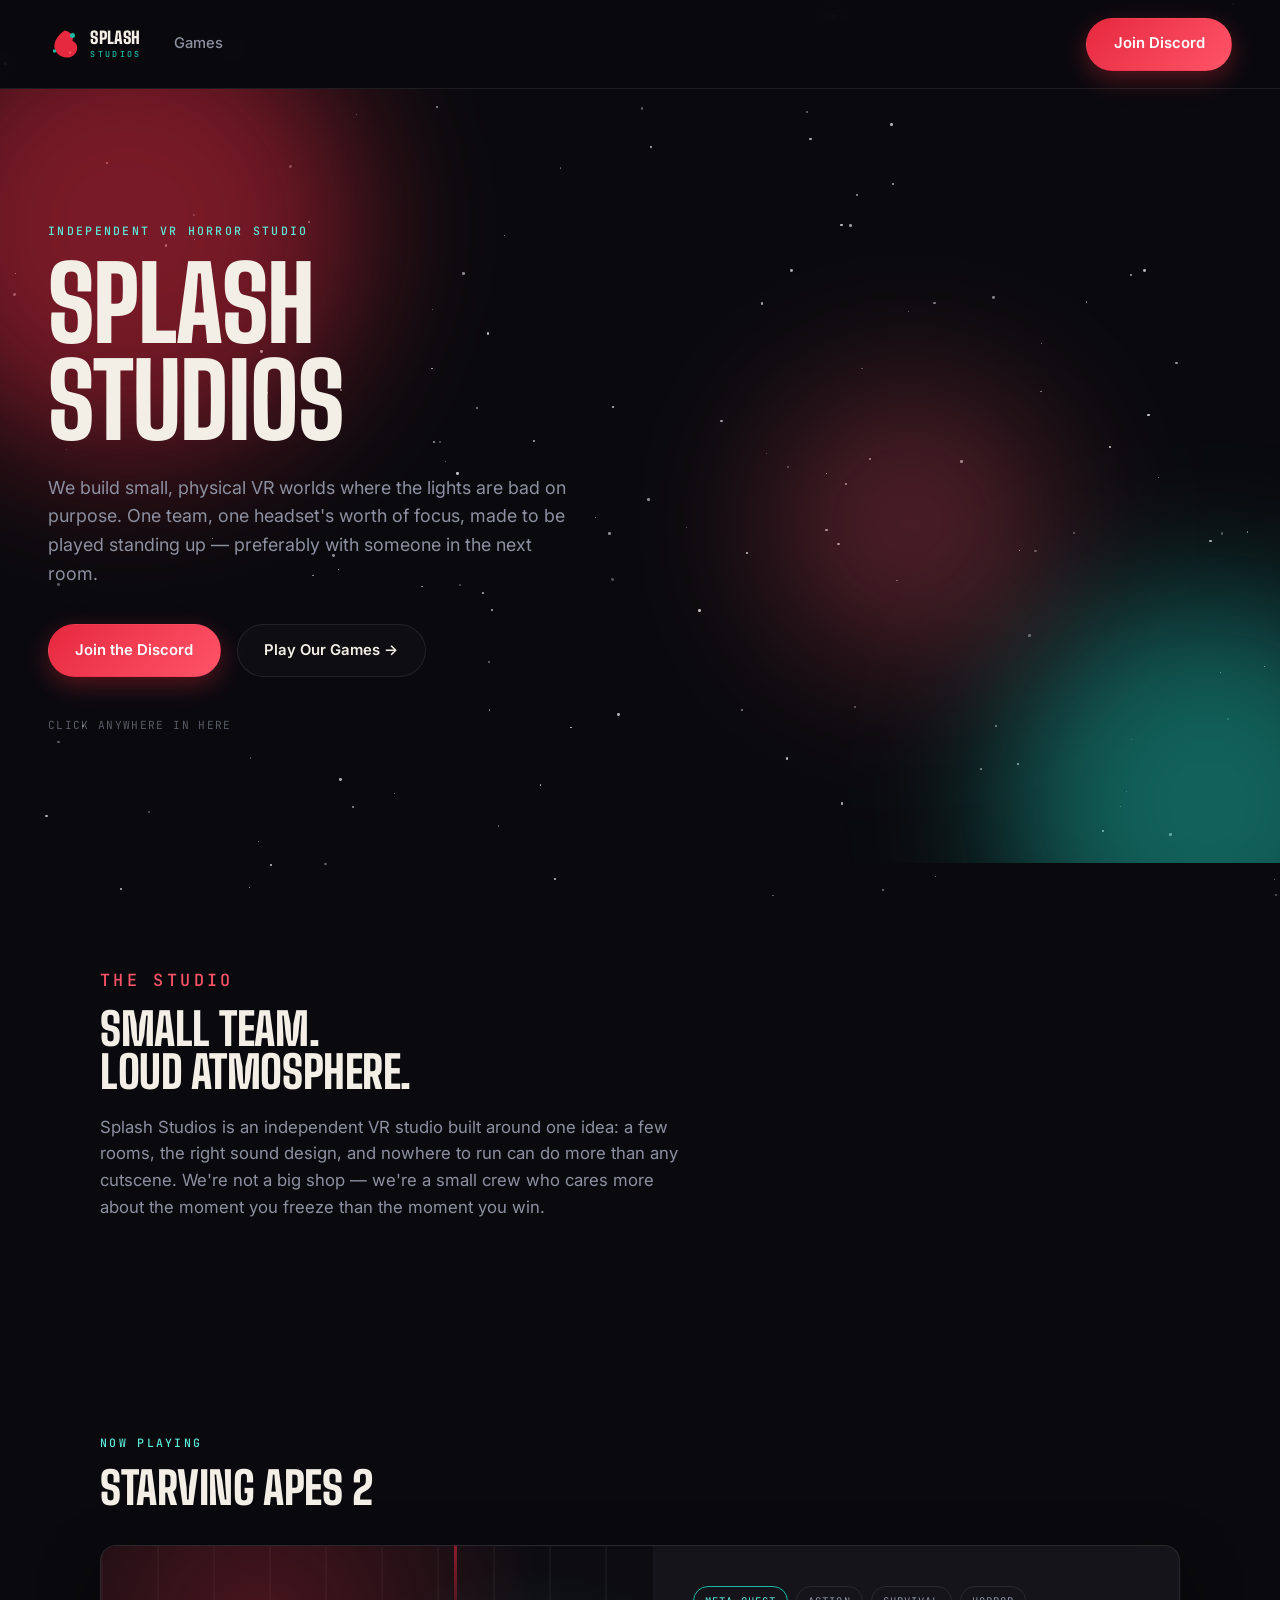
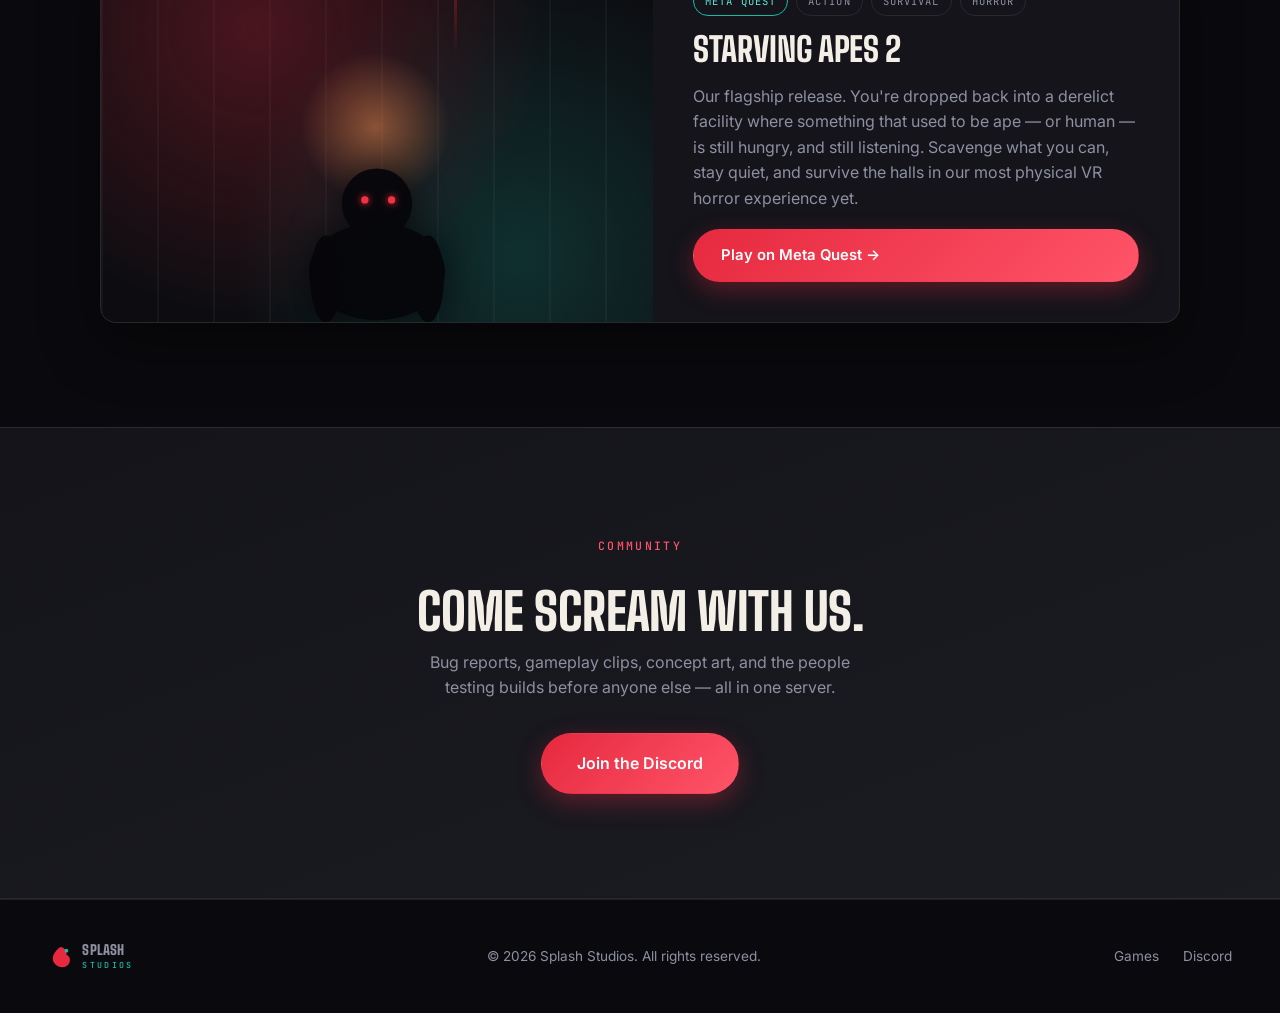
==== commit b6cd81b2: "Add files via upload" ====
--- a/index.html
+++ b/index.html
@@ -18,15 +18,18 @@
 
 <header class="nav">
   <a href="index.html" class="brand">
-    <canvas id="logoCanvas" class="brand-mark-canvas" width="64" height="64" aria-hidden="true"></canvas>
+    <svg class="brand-mark" viewBox="0 0 64 64" fill="none" xmlns="http://www.w3.org/2000/svg" aria-hidden="true">
+      <path d="M33,5 C44,6 52,16 49,26 C57,29 61,38 57,47 C52,58 39,62 28,57 C16,52 10,40 14,28 C17,19 24,11 33,5 Z" fill="#E6293F"/>
+      <circle cx="49" cy="15" r="5" fill="#19B9A8"/>
+      <circle cx="13" cy="46" r="3.4" fill="#19B9A8"/>
+      <circle cx="44" cy="49" r="2.4" fill="#FF5468"/>
+    </svg>
     <span class="brand-word">SPLASH<small>STUDIOS</small></span>
   </a>
   <nav class="nav-links">
     <a href="games.html">Games</a>
-    <a href="what-we-do.html">What We Do</a>
-    <a href="privacy-policy.html">Privacy Policy</a>
   </nav>
-  <a class="btn btn-primary" href="https://discord.gg/4bHSVDsTp4" target="_blank" rel="noopener">Join Discord</a>
+  <a class="btn btn-primary" href="https://discord.gg/km2ezNDZRh" target="_blank" rel="noopener">Join Discord</a>
 </header>
 
 <section class="hero">
@@ -40,7 +43,7 @@
     <h1>Splash<br>Studios</h1>
     <p class="lede">We build small, physical VR worlds where the lights are bad on purpose. One team, one headset's worth of focus, made to be played standing up — preferably with someone in the next room.</p>
     <div class="hero-actions">
-      <a class="btn btn-primary" href="https://discord.gg/4bHSVDsTp4" target="_blank" rel="noopener">Join the Discord</a>
+      <a class="btn btn-primary" href="https://discord.gg/km2ezNDZRh" target="_blank" rel="noopener">Join the Discord</a>
       <a class="btn btn-ghost" href="games.html">Play Our Games →</a>
     </div>
     <p class="hero-hint">click anywhere in here</p>
@@ -96,24 +99,25 @@
     <p class="eyebrow crimson">Community</p>
     <h2>Come scream with us.</h2>
     <p>Bug reports, gameplay clips, concept art, and the people testing builds before anyone else — all in one server.</p>
-    <a class="btn btn-primary large" href="https://discord.gg/4bHSVDsTp4" target="_blank" rel="noopener">Join the Discord</a>
+    <a class="btn btn-primary large" href="https://discord.gg/km2ezNDZRh" target="_blank" rel="noopener">Join the Discord</a>
   </div>
 </section>
 
 <footer>
   <a href="index.html" class="brand">
-    <canvas id="footerLogoCanvas" class="brand-mark-canvas" width="64" height="64" aria-hidden="true" style="width:24px;height:24px;"></canvas>
+    <svg class="brand-mark" viewBox="0 0 64 64" fill="none" xmlns="http://www.w3.org/2000/svg" aria-hidden="true" style="width:24px;height:24px;">
+      <path d="M33,5 C44,6 52,16 49,26 C57,29 61,38 57,47 C52,58 39,62 28,57 C16,52 10,40 14,28 C17,19 24,11 33,5 Z" fill="#E6293F"/>
+      <circle cx="49" cy="15" r="5" fill="#19B9A8"/>
+    </svg>
     <span class="brand-word">SPLASH<small>STUDIOS</small></span>
   </a>
   <p>&copy; 2026 Splash Studios. All rights reserved.</p>
   <div class="foot-links">
-    <a href="index.html">Home</a>
-    <a href="what-we-do.html">What We Do</a>
-    <a href="privacy-policy.html">Privacy Policy</a>
-    <a href="https://discord.gg/4bHSVDsTp4" target="_blank" rel="noopener">Discord</a>
+    <a href="games.html">Games</a>
+    <a href="https://discord.gg/km2ezNDZRh" target="_blank" rel="noopener">Discord</a>
   </div>
 </footer>
 
 <script src="script.js"></script>
 </body>
-</html>+</html>
--- a/style.css
+++ b/style.css
@@ -1,41 +1,476 @@
-/* ---------- Interactive Canvas Logo Layout ---------- */
-.brand-mark-canvas {
-  width: 32px;
-  height: 32px;
-  flex-shrink: 0;
-  image-rendering: pixelated;
-  image-rendering: crisp-edges;
-}
-
-/* ---------- Text Content Layouts (What We Do / Privacy) ---------- */
-.standard-content {
-  max-width: 780px;
-  margin: 0 auto;
-}
-.standard-content h2 {
-  font-size: 1.85rem;
-  margin-top: 3.5rem;
-  margin-bottom: 1.1rem;
+/* ============================================================
+   SPLASH STUDIOS — stylesheet
+   Palette: void / panel (near-black) + crimson + teal
+   (a nod to red/teal horror-film grading, and to "splash")
+   ============================================================ */
+
+:root {
+  --void: #0a0a0e;
+  --panel: #14141a;
+  --panel-2: #1b1b22;
+
+  --crimson: #e6293f;
+  --crimson-glow: #ff5468;
+  --teal: #19b9a8;
+  --teal-glow: #5dead9;
+
+  --bone: #f3efe7;
+  --slate: #8d90a0;
+  --line: rgba(243, 239, 231, 0.09);
+
+  --radius: 16px;
+  --shadow: 0 20px 60px rgba(0, 0, 0, 0.45);
+
+  --display: "Big Shoulders", sans-serif;
+  --body: "Inter", system-ui, sans-serif;
+  --mono: "JetBrains Mono", monospace;
+
+  --pl-pink: #ff5fae;
+  --pl-pink-glow: #ff8fc7;
+  --pl-blue: #4cc9f0;
+}
+
+* { box-sizing: border-box; margin: 0; padding: 0; }
+
+html { scroll-behavior: smooth; }
+
+body {
+  background: var(--void);
   color: var(--bone);
-  letter-spacing: 0.02em;
-}
-.standard-content p {
+  font-family: var(--body);
+  line-height: 1.6;
+  overflow-x: hidden;
+}
+
+a { color: inherit; text-decoration: none; }
+img, svg { display: block; max-width: 100%; }
+ul { list-style: none; }
+
+h1, h2, h3 {
+  font-family: var(--display);
+  font-weight: 800;
+  text-transform: uppercase;
+  letter-spacing: -0.01em;
+  line-height: 0.95;
+}
+
+::selection { background: var(--crimson); color: var(--bone); }
+
+:focus-visible {
+  outline: 2px solid var(--teal-glow);
+  outline-offset: 3px;
+  border-radius: 4px;
+}
+
+.section-inner { max-width: 1080px; margin: 0 auto; }
+
+section { padding: 6.5rem clamp(1.25rem, 5vw, 3rem); position: relative; }
+
+.eyebrow {
+  display: inline-block;
+  font-family: var(--mono);
+  font-size: 0.72rem;
+  font-weight: 500;
+  letter-spacing: 0.2em;
+  text-transform: uppercase;
+  color: var(--teal-glow);
+  margin-bottom: 0.9rem;
+}
+.eyebrow.crimson { color: var(--crimson-glow); }
+
+/* ---------- Nav ---------- */
+.nav {
+  position: sticky;
+  top: 0;
+  z-index: 50;
+  display: flex;
+  align-items: center;
+  gap: 1.5rem;
+  padding: 1.1rem clamp(1.25rem, 5vw, 3rem);
+  background: rgba(10, 10, 14, 0.72);
+  backdrop-filter: blur(14px);
+  border-bottom: 1px solid var(--line);
+}
+
+.brand { display: flex; align-items: center; gap: 0.65rem; flex-shrink: 0; }
+.brand-mark { width: 32px; height: 32px; flex-shrink: 0; }
+.brand-word {
+  font-family: var(--display);
+  font-weight: 900;
+  font-size: 1.05rem;
+  letter-spacing: 0.01em;
+  line-height: 1;
+  display: flex;
+  flex-direction: column;
+}
+.brand-word small {
+  font-family: var(--mono);
+  font-weight: 500;
+  font-size: 0.52rem;
+  letter-spacing: 0.28em;
+  color: var(--teal);
+  margin-top: 3px;
+}
+
+.nav-links {
+  display: flex;
+  align-items: center;
+  gap: 1.75rem;
+  margin-left: 0.5rem;
+  margin-right: auto;
+  font-size: 0.92rem;
+  font-weight: 500;
   color: var(--slate);
-  font-size: 1.05rem;
-  line-height: 1.75;
-  margin-bottom: 1.5rem;
-  text-align: justify;
-}
-.standard-content ul {
-  list-style: square;
-  padding-left: 1.5rem;
-  margin-bottom: 1.8rem;
+}
+.nav-links a { transition: color 0.2s ease; }
+.nav-links a:hover { color: var(--bone); }
+.nav-links a.active { color: var(--teal-glow); }
+
+/* ---------- Buttons ---------- */
+.btn {
+  display: inline-flex;
+  align-items: center;
+  gap: 0.5rem;
+  padding: 0.85rem 1.65rem;
+  border-radius: 999px;
+  font-family: var(--body);
+  font-weight: 600;
+  font-size: 0.93rem;
+  border: 1.5px solid transparent;
+  white-space: nowrap;
+  cursor: pointer;
+  transition: transform 0.25s ease, box-shadow 0.25s ease, color 0.25s ease, border-color 0.25s ease;
+}
+.btn-primary {
+  background: linear-gradient(135deg, var(--crimson), var(--crimson-glow));
+  color: #fff;
+  box-shadow: 0 8px 24px rgba(230, 41, 63, 0.35);
+}
+.btn-primary:hover { transform: translateY(-2px); box-shadow: 0 14px 32px rgba(230, 41, 63, 0.45); }
+.btn-ghost {
+  border-color: var(--line);
+  color: var(--bone);
+  background: rgba(255, 255, 255, 0.02);
+}
+.btn-ghost:hover { border-color: var(--teal); color: var(--teal-glow); transform: translateY(-2px); }
+.btn-icon { width: 18px; height: 18px; flex-shrink: 0; }
+.btn.large { padding: 1.05rem 2.2rem; font-size: 1rem; }
+
+/* ---------- Hero ---------- */
+.hero {
+  position: relative;
+  min-height: 86vh;
+  display: flex;
+  align-items: center;
+  padding: 2rem clamp(1.25rem, 5vw, 3rem);
+  overflow: hidden;
+  isolation: isolate;
+  cursor: crosshair;
+}
+
+.hero-ambient { position: absolute; inset: 0; z-index: -1; }
+.blob {
+  position: absolute;
+  border-radius: 50%;
+  filter: blur(70px);
+  opacity: 0.5;
+  mix-blend-mode: screen;
+  animation: drift 20s ease-in-out infinite;
+}
+.blob-1 { width: 460px; height: 460px; background: var(--crimson); top: -12%; left: -8%; }
+.blob-2 { width: 400px; height: 400px; background: var(--teal); bottom: -18%; right: -10%; animation-delay: -7s; }
+.blob-3 { width: 280px; height: 280px; background: var(--crimson-glow); top: 38%; right: 18%; animation-delay: -13s; opacity: 0.28; }
+
+@keyframes drift {
+  0%, 100% { transform: translate(0, 0) scale(1); }
+  50% { transform: translate(40px, -30px) scale(1.08); }
+}
+
+.hero-inner { max-width: 740px; position: relative; z-index: 1; }
+.hero-inner h1 { font-size: clamp(3.4rem, 9vw, 6.4rem); }
+.lede {
+  margin-top: 1.5rem;
+  font-size: clamp(1rem, 1.4vw, 1.2rem);
   color: var(--slate);
-}
-.standard-content li {
-  font-size: 1.02rem;
-  line-height: 1.7;
-  margin-bottom: 0.6rem;
-}
-.text-teal { color: var(--teal-glow) !important; }
-.text-crimson { color: var(--crimson-glow) !important; }+  max-width: 520px;
+}
+.hero-actions { display: flex; gap: 1rem; margin-top: 2.25rem; flex-wrap: wrap; }
+.hero-hint {
+  margin-top: 2.5rem;
+  font-family: var(--mono);
+  font-size: 0.7rem;
+  letter-spacing: 0.12em;
+  text-transform: uppercase;
+  color: var(--slate);
+  opacity: 0.6;
+}
+
+.splash-fx {
+  position: absolute;
+  border-radius: 50%;
+  pointer-events: none;
+  transform: translate(-50%, -50%) scale(0);
+  animation: splashPop 0.7s ease-out forwards;
+  z-index: 2;
+}
+@keyframes splashPop {
+  0% { transform: translate(-50%, -50%) scale(0); opacity: 0.9; }
+  70% { opacity: 0.35; }
+  100% { transform: translate(-50%, -50%) scale(1); opacity: 0; }
+}
+
+/* ---------- About ---------- */
+.about p { max-width: 600px; color: var(--slate); font-size: 1.05rem; }
+.about h2 { font-size: clamp(2rem, 4vw, 2.8rem); margin-bottom: 1.25rem; }
+
+/* ---------- Featured game / game art panel ---------- */
+.featured h2 { font-size: clamp(2rem, 4vw, 2.8rem); margin-bottom: 0.25rem; }
+
+.game-card {
+  display: grid;
+  grid-template-columns: 1.05fr 1fr;
+  background: var(--panel);
+  border: 1px solid var(--line);
+  border-radius: var(--radius);
+  overflow: hidden;
+  box-shadow: var(--shadow);
+  margin-top: 2.25rem;
+}
+
+.game-art {
+  position: relative;
+  min-height: 340px;
+  overflow: hidden;
+  background:
+    radial-gradient(circle at 28% 22%, rgba(230, 41, 63, 0.28), transparent 58%),
+    radial-gradient(circle at 76% 82%, rgba(25, 185, 168, 0.2), transparent 55%),
+    repeating-linear-gradient(90deg, rgba(255, 255, 255, 0.035) 0 2px, transparent 2px 56px),
+    #0d0d11;
+}
+.game-art::before {
+  content: "";
+  position: absolute;
+  width: 150px;
+  height: 150px;
+  border-radius: 50%;
+  background: radial-gradient(circle, rgba(255, 150, 80, 0.45), transparent 70%);
+  top: 28%;
+  left: 36%;
+  animation: flicker 4.2s infinite;
+}
+.game-art::after {
+  content: "";
+  position: absolute;
+  width: 3px;
+  height: 110px;
+  background: linear-gradient(to bottom, var(--crimson), transparent);
+  top: 0;
+  left: 64%;
+  opacity: 0.55;
+}
+@keyframes flicker {
+  0%, 100% { opacity: 0.8; }
+  45% { opacity: 0.18; }
+  50% { opacity: 0.9; }
+  78% { opacity: 0.3; }
+}
+
+.game-info {
+  padding: 2.5rem;
+  display: flex;
+  flex-direction: column;
+  gap: 1.1rem;
+  justify-content: center;
+}
+.game-info h3 { font-size: 2.1rem; }
+.game-info p { color: var(--slate); }
+
+.badges { display: flex; gap: 0.5rem; flex-wrap: wrap; }
+.badge {
+  font-family: var(--mono);
+  font-size: 0.66rem;
+  letter-spacing: 0.1em;
+  text-transform: uppercase;
+  padding: 0.35rem 0.7rem;
+  border: 1px solid var(--line);
+  border-radius: 999px;
+  color: var(--slate);
+}
+.badge.platform { border-color: var(--teal); color: var(--teal-glow); }
+
+@media (max-width: 760px) {
+  .game-card { grid-template-columns: 1fr; }
+  .game-art { min-height: 200px; }
+}
+
+/* ---------- CTA banner ---------- */
+.cta-banner {
+  text-align: center;
+  background: linear-gradient(160deg, var(--panel), var(--panel-2));
+  border-top: 1px solid var(--line);
+  border-bottom: 1px solid var(--line);
+}
+.cta-banner h2 { font-size: clamp(2rem, 4.5vw, 3.2rem); margin-bottom: 0.85rem; }
+.cta-banner p { color: var(--slate); max-width: 460px; margin: 0 auto 2rem; }
+
+/* ---------- Footer ---------- */
+footer {
+  padding: 2.75rem clamp(1.25rem, 5vw, 3rem);
+  display: flex;
+  flex-wrap: wrap;
+  align-items: center;
+  justify-content: space-between;
+  gap: 1rem;
+  border-top: 1px solid var(--line);
+  color: var(--slate);
+  font-size: 0.85rem;
+}
+footer .brand-word { font-size: 0.85rem; }
+footer .foot-links { display: flex; gap: 1.5rem; }
+footer a:hover { color: var(--teal-glow); }
+
+/* ---------- Games page ---------- */
+.page-header { padding-top: 8rem; padding-bottom: 1.5rem; }
+.page-header h1 { font-size: clamp(2.6rem, 6vw, 4.2rem); margin-bottom: 1rem; }
+.page-header p { color: var(--slate); max-width: 540px; font-size: 1.05rem; }
+
+.games-grid {
+  display: grid;
+  grid-template-columns: repeat(auto-fit, minmax(320px, 1fr));
+  gap: 1.75rem;
+  margin-top: 2.5rem;
+}
+
+.game-tile {
+  background: var(--panel);
+  border: 1px solid var(--line);
+  border-radius: var(--radius);
+  overflow: hidden;
+  display: flex;
+  flex-direction: column;
+  transition: transform 0.3s ease, border-color 0.3s ease;
+}
+.game-tile:hover { transform: translateY(-4px); border-color: var(--teal); }
+.game-tile .game-art { min-height: 210px; }
+
+.tile-body { padding: 1.85rem; display: flex; flex-direction: column; gap: 1rem; flex: 1; }
+.tile-body h3 { font-size: 1.65rem; }
+.tile-body p { color: var(--slate); font-size: 0.95rem; flex: 1; }
+
+.game-tile.ghost {
+  border-style: dashed;
+  opacity: 0.65;
+  align-items: center;
+  justify-content: center;
+  text-align: center;
+  min-height: 360px;
+}
+.ghost-inner { padding: 2rem; display: flex; flex-direction: column; gap: 0.75rem; align-items: center; }
+.ghost-inner .eyebrow { margin-bottom: 0; }
+.ghost-inner p { color: var(--slate); font-size: 0.9rem; max-width: 240px; }
+
+/* ---------- Responsive ---------- */
+@media (max-width: 640px) {
+  .nav { flex-wrap: wrap; }
+  .nav-links { order: 3; margin-right: auto; }
+  section { padding: 4.5rem 1.25rem; }
+  .hero { min-height: 80vh; }
+}
+
+/* ---------- Starfield (infinite-craft-style dark sky) ---------- */
+.star-field {
+  position: fixed;
+  inset: 0;
+  z-index: -3;
+  overflow: hidden;
+  pointer-events: none;
+  background: var(--void);
+}
+.star {
+  position: absolute;
+  border-radius: 50%;
+  background: #fff;
+  animation: twinkle ease-in-out infinite;
+}
+@keyframes twinkle {
+  0%, 100% { opacity: 0.15; }
+  50% { opacity: 1; }
+}
+
+/* ---------- Button bounce (press feedback) ---------- */
+@keyframes btnBounce {
+  0% { transform: scale(1); }
+  30% { transform: scale(0.86); }
+  55% { transform: scale(1.08); }
+  80% { transform: scale(0.96); }
+  100% { transform: scale(1); }
+}
+.btn.bounce { animation: btnBounce 0.42s ease; }
+
+/* ---------- Art figure (SA2 silhouette) ---------- */
+.art-figure {
+  position: absolute;
+  bottom: -8px;
+  left: 50%;
+  transform: translateX(-50%);
+  width: 44%;
+  opacity: 0.95;
+  filter: drop-shadow(0 0 18px rgba(0, 0, 0, 0.6));
+}
+
+/* ---------- WIP badge ---------- */
+.badge.wip { border-color: var(--pl-pink); color: var(--pl-pink-glow); }
+
+/* ---------- Liminal art panel (Primal Liminality) ---------- */
+.game-art.liminal {
+  background:
+    repeating-linear-gradient(135deg, rgba(255, 95, 174, 0.16) 0 16px, transparent 16px 32px),
+    radial-gradient(circle at 25% 15%, rgba(255, 95, 174, 0.32), transparent 55%),
+    radial-gradient(circle at 80% 85%, rgba(76, 201, 240, 0.28), transparent 55%),
+    linear-gradient(180deg, #15101f 0%, #0b0b12 75%);
+}
+.wip-stamp {
+  position: absolute;
+  top: 50%;
+  left: 50%;
+  transform: translate(-50%, -50%) rotate(-9deg);
+  border: 3px solid var(--pl-pink);
+  color: var(--pl-pink-glow);
+  font-family: var(--mono);
+  font-weight: 700;
+  letter-spacing: 0.15em;
+  padding: 0.4rem 1rem;
+  font-size: 1rem;
+  text-transform: uppercase;
+  background: rgba(10, 10, 14, 0.45);
+  border-radius: 6px;
+  box-shadow: 0 0 26px rgba(255, 95, 174, 0.35);
+  white-space: nowrap;
+}
+
+/* ---------- WIP tile click-to-reveal ---------- */
+.game-tile.wip { cursor: pointer; }
+.game-tile.wip:focus-visible { outline: 2px solid var(--pl-blue); outline-offset: 3px; }
+.tile-hint {
+  font-family: var(--mono);
+  font-size: 0.85rem;
+  letter-spacing: 0.05em;
+  color: var(--pl-blue);
+}
+.tile-reveal {
+  color: var(--bone);
+  font-style: italic;
+  display: none;
+}
+.game-tile.wip.revealed .tile-hint { display: none; }
+.game-tile.wip.revealed .tile-reveal { display: block; }
+
+/* ---------- Reduced motion ---------- */
+@media (prefers-reduced-motion: reduce) {
+  html { scroll-behavior: auto; }
+  .blob { animation: none; }
+  .game-art::before { animation: none; }
+  .splash-fx { display: none; }
+  .star { animation: none; opacity: 0.55; }
+  .btn.bounce { animation: none; }
+}
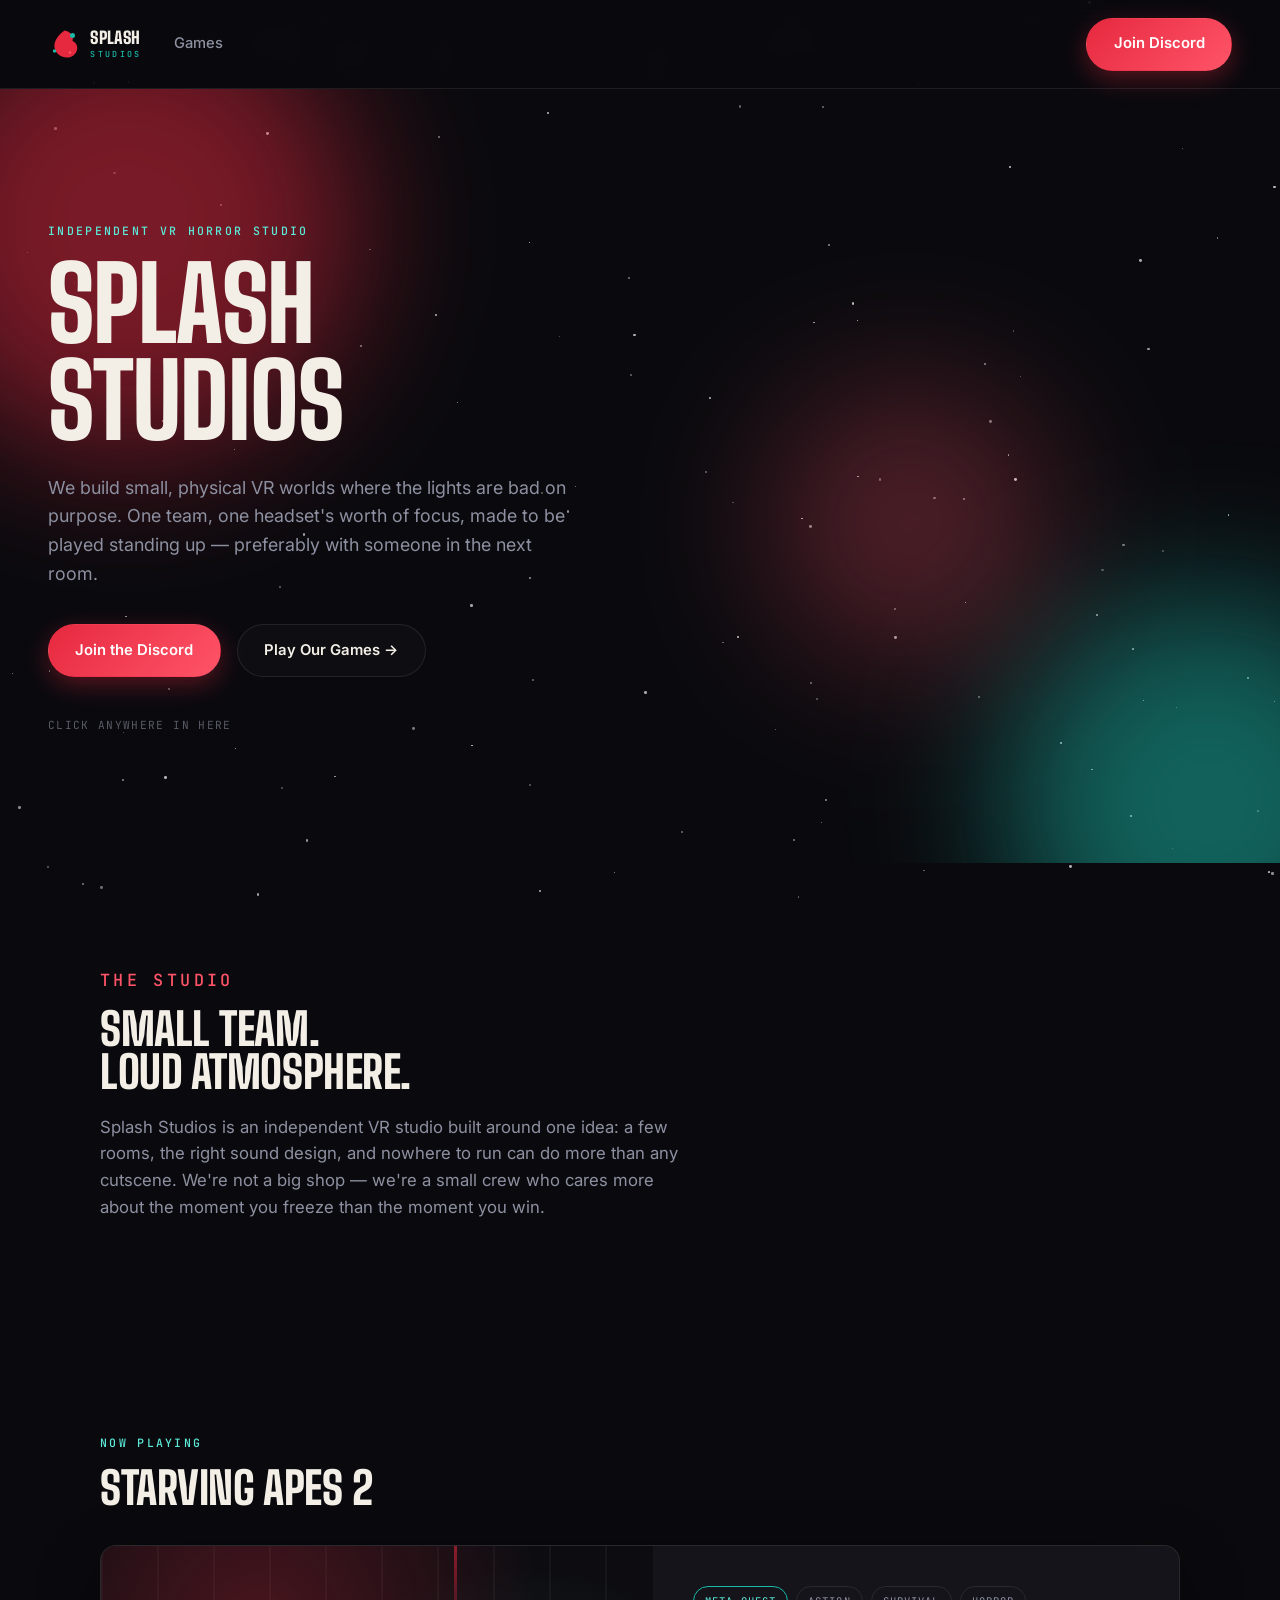
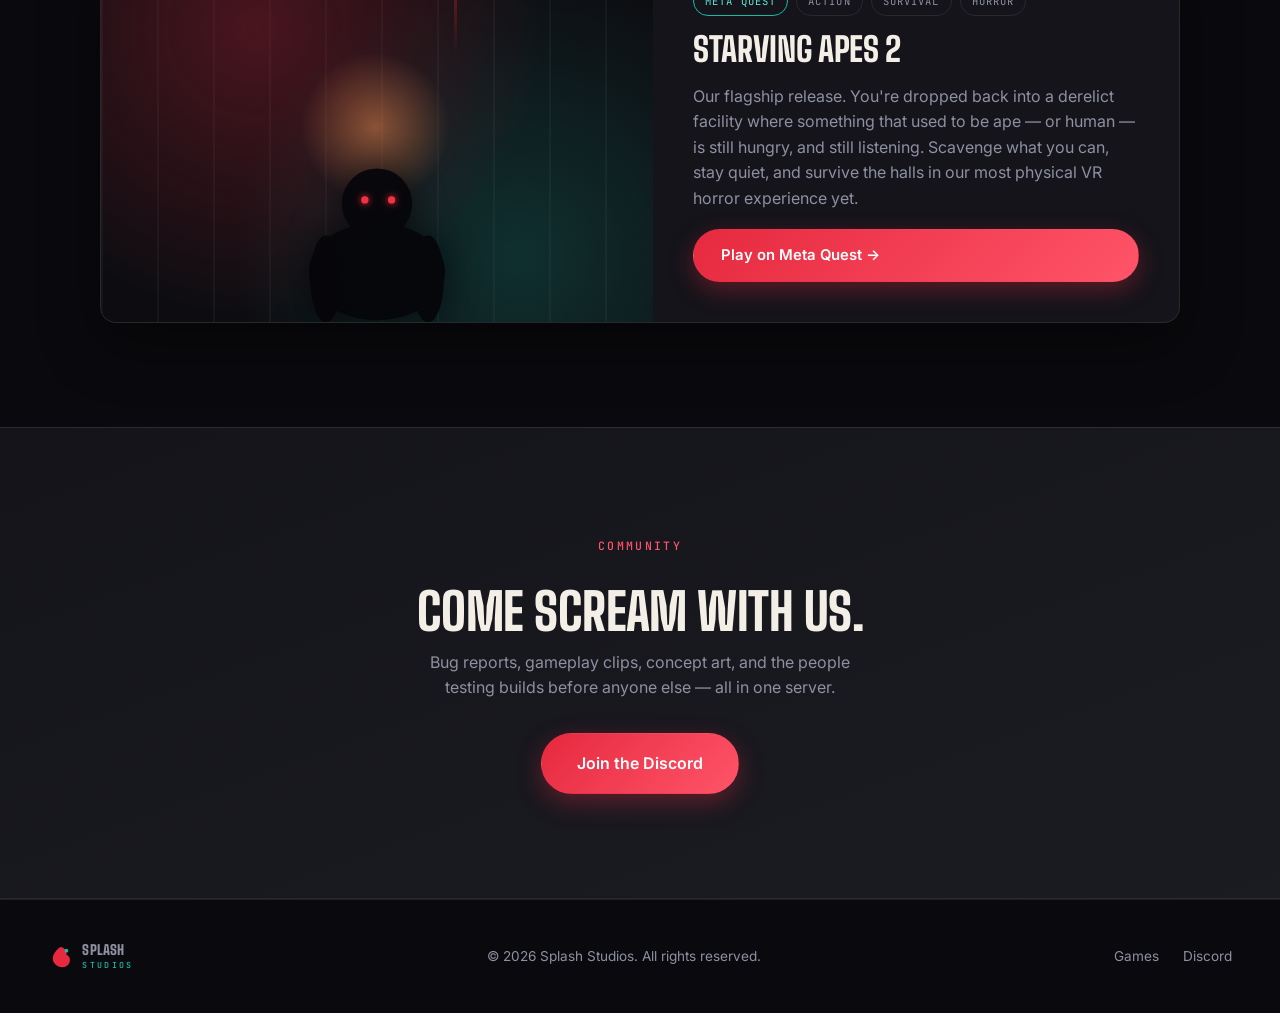
==== commit 677edd20: "Update index.html" ====
--- a/index.html
+++ b/index.html
@@ -29,7 +29,7 @@
   <nav class="nav-links">
     <a href="games.html">Games</a>
   </nav>
-  <a class="btn btn-primary" href="https://discord.gg/km2ezNDZRh" target="_blank" rel="noopener">Join Discord</a>
+  <a class="btn btn-primary" href="https://discord.gg/sJb4jhngjg" target="_blank" rel="noopener">Join Discord</a>
 </header>
 
 <section class="hero">
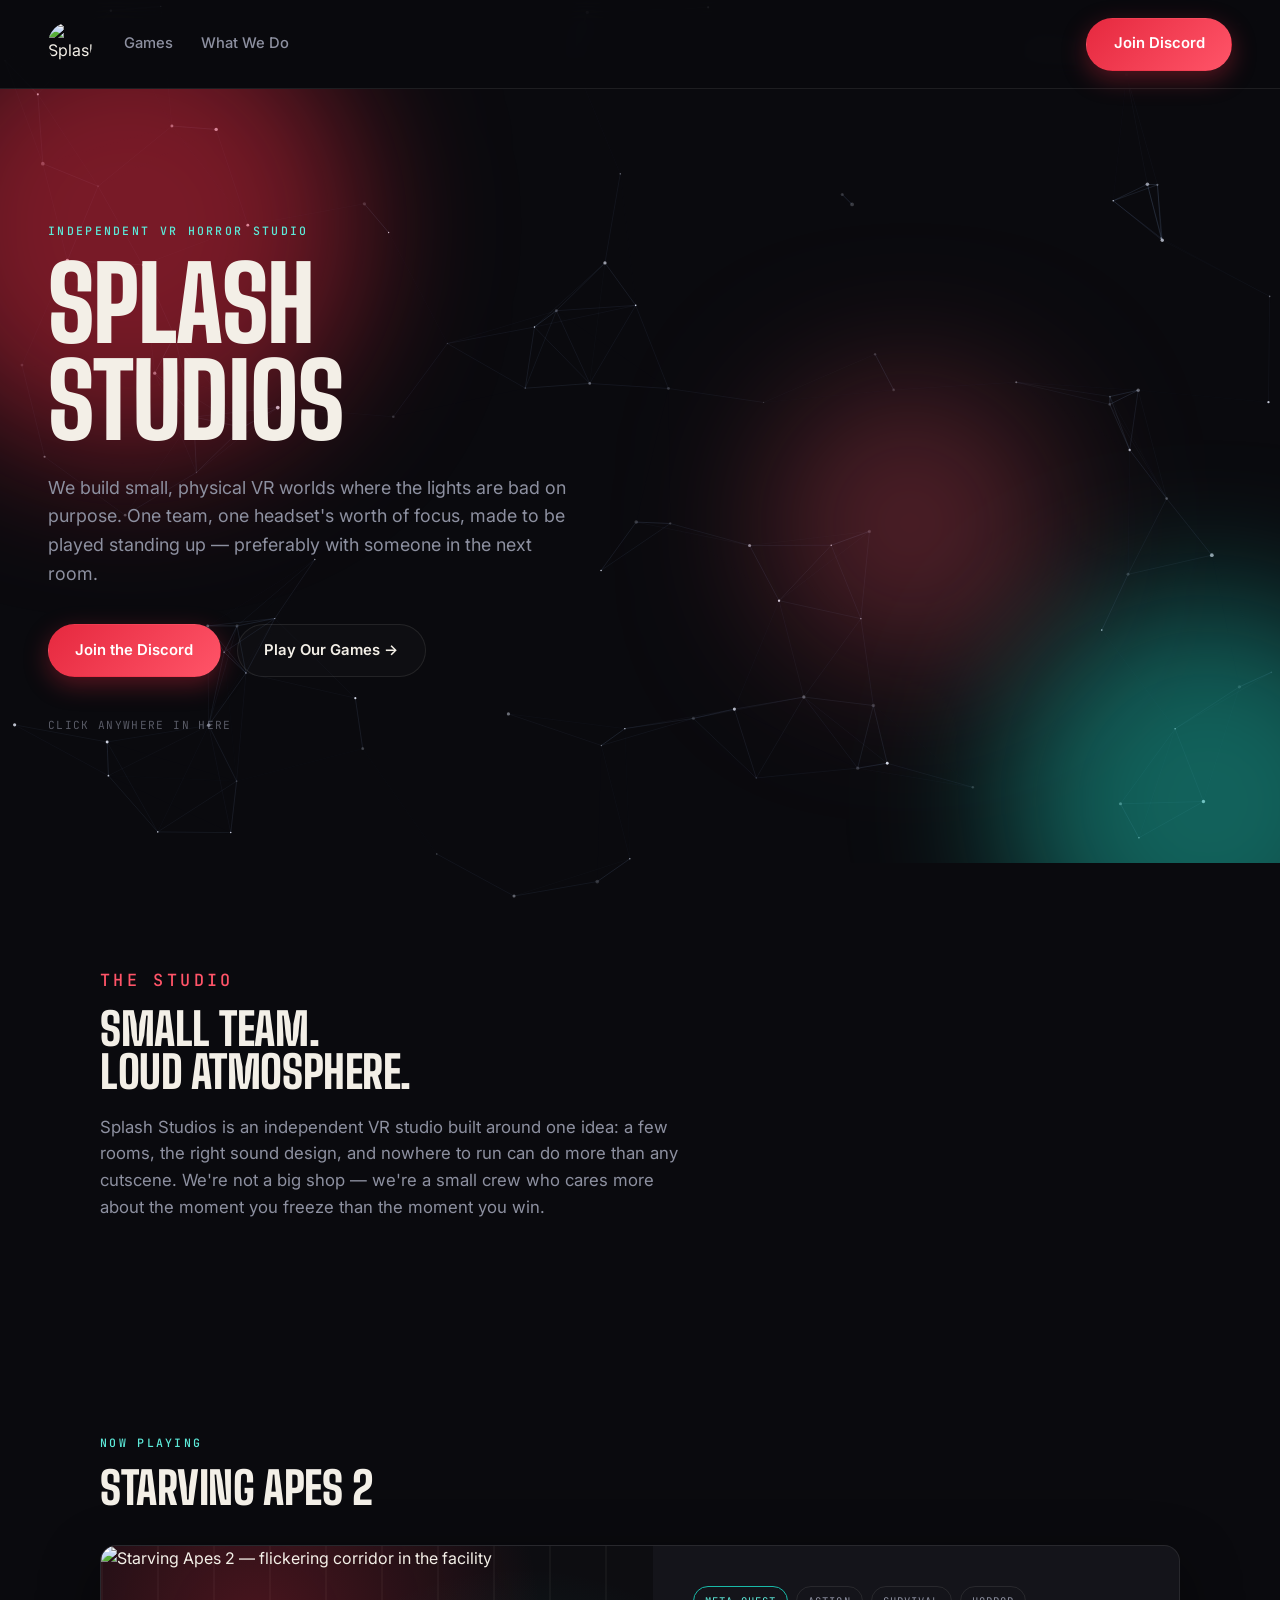
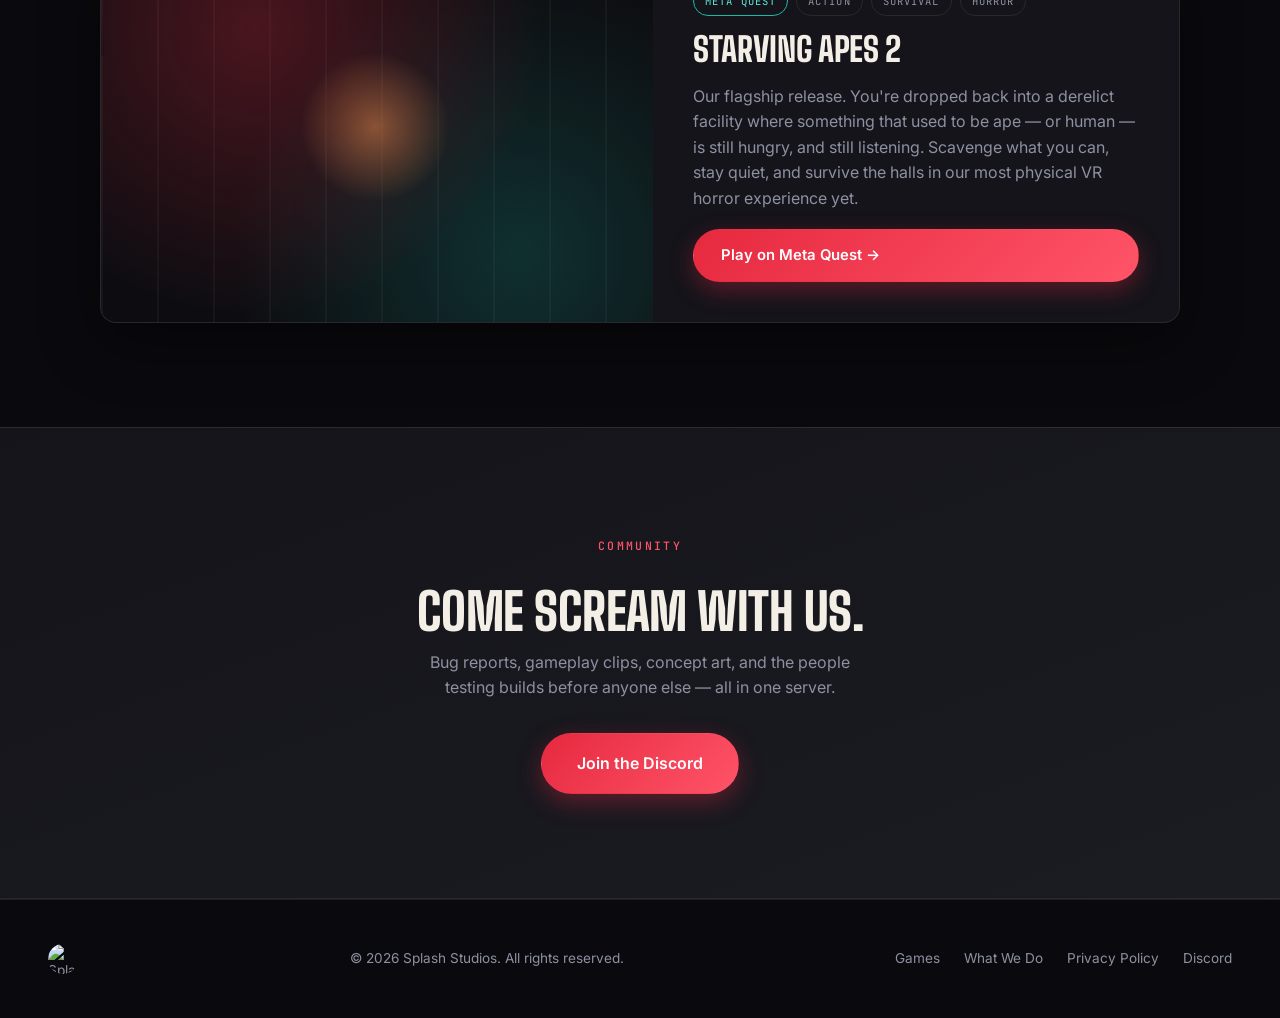
==== commit e2de9379: "Add files via upload" ====
--- a/index.html
+++ b/index.html
@@ -6,7 +6,7 @@
 <title>Splash Studios — Independent VR Horror Studio</title>
 <meta name="description" content="Splash Studios is an independent VR studio behind Starving Apes 2. Join the Discord and play our games on Meta Quest.">
 <meta name="theme-color" content="#0a0a0e">
-<link rel="icon" type="image/svg+xml" href="data:image/svg+xml,%3Csvg xmlns='http://www.w3.org/2000/svg' viewBox='0 0 64 64'%3E%3Crect width='64' height='64' rx='14' fill='%230a0a0e'/%3E%3Cpath d='M33,5 C44,6 52,16 49,26 C57,29 61,38 57,47 C52,58 39,62 28,57 C16,52 10,40 14,28 C17,19 24,11 33,5 Z' fill='%23E6293F'/%3E%3Ccircle cx='49' cy='15' r='5' fill='%2319B9A8'/%3E%3C/svg%3E">
+<link rel="icon" type="image/png" href="assets/favicon.png">
 
 <link rel="preconnect" href="https://fonts.googleapis.com">
 <link rel="preconnect" href="https://fonts.gstatic.com" crossorigin>
@@ -14,22 +14,17 @@
 <link rel="stylesheet" href="style.css">
 </head>
 <body>
-<div class="star-field" aria-hidden="true"></div>
+<canvas class="star-field" aria-hidden="true"></canvas>
 
 <header class="nav">
   <a href="index.html" class="brand">
-    <svg class="brand-mark" viewBox="0 0 64 64" fill="none" xmlns="http://www.w3.org/2000/svg" aria-hidden="true">
-      <path d="M33,5 C44,6 52,16 49,26 C57,29 61,38 57,47 C52,58 39,62 28,57 C16,52 10,40 14,28 C17,19 24,11 33,5 Z" fill="#E6293F"/>
-      <circle cx="49" cy="15" r="5" fill="#19B9A8"/>
-      <circle cx="13" cy="46" r="3.4" fill="#19B9A8"/>
-      <circle cx="44" cy="49" r="2.4" fill="#FF5468"/>
-    </svg>
-    <span class="brand-word">SPLASH<small>STUDIOS</small></span>
+    <img class="brand-mark" src="assets/splash-logo-sm.png" alt="Splash Studios">
   </a>
   <nav class="nav-links">
     <a href="games.html">Games</a>
+    <a href="what-we-do.html">What We Do</a>
   </nav>
-  <a class="btn btn-primary" href="https://discord.gg/sJb4jhngjg" target="_blank" rel="noopener">Join Discord</a>
+  <a class="btn btn-primary" href="https://discord.gg/4bHSVDsTp4" target="_blank" rel="noopener">Join Discord</a>
 </header>
 
 <section class="hero">
@@ -38,12 +33,13 @@
     <span class="blob blob-2"></span>
     <span class="blob blob-3"></span>
   </div>
+  <img class="hero-logo-badge" src="assets/splash-logo.png" alt="" aria-hidden="true">
   <div class="hero-inner">
     <p class="eyebrow">Independent VR Horror Studio</p>
     <h1>Splash<br>Studios</h1>
     <p class="lede">We build small, physical VR worlds where the lights are bad on purpose. One team, one headset's worth of focus, made to be played standing up — preferably with someone in the next room.</p>
     <div class="hero-actions">
-      <a class="btn btn-primary" href="https://discord.gg/km2ezNDZRh" target="_blank" rel="noopener">Join the Discord</a>
+      <a class="btn btn-primary" href="https://discord.gg/4bHSVDsTp4" target="_blank" rel="noopener">Join the Discord</a>
       <a class="btn btn-ghost" href="games.html">Play Our Games →</a>
     </div>
     <p class="hero-hint">click anywhere in here</p>
@@ -63,21 +59,8 @@
     <p class="eyebrow">Now Playing</p>
     <h2>Starving Apes 2</h2>
     <div class="game-card">
-      <div class="game-art" aria-hidden="true">
-        <svg class="art-figure" viewBox="0 0 200 200" xmlns="http://www.w3.org/2000/svg">
-          <defs>
-            <filter id="eyeglow-home" x="-200%" y="-200%" width="500%" height="500%">
-              <feGaussianBlur stdDeviation="3" result="blur"/>
-              <feMerge><feMergeNode in="blur"/><feMergeNode in="SourceGraphic"/></feMerge>
-            </filter>
-          </defs>
-          <ellipse cx="100" cy="152" rx="56" ry="40" fill="#06060a"/>
-          <ellipse cx="58" cy="158" rx="13" ry="36" fill="#06060a"/>
-          <ellipse cx="142" cy="158" rx="13" ry="36" fill="#06060a"/>
-          <circle cx="100" cy="96" r="29" fill="#06060a"/>
-          <circle cx="90" cy="93" r="3" fill="#ff3344" filter="url(#eyeglow-home)"/>
-          <circle cx="112" cy="93" r="3" fill="#ff3344" filter="url(#eyeglow-home)"/>
-        </svg>
+      <div class="game-art sa2" aria-hidden="true">
+        <img src="assets/sa2-banner.webp" alt="Starving Apes 2 — flickering corridor in the facility">
       </div>
       <div class="game-info">
         <div class="badges">
@@ -99,22 +82,20 @@
     <p class="eyebrow crimson">Community</p>
     <h2>Come scream with us.</h2>
     <p>Bug reports, gameplay clips, concept art, and the people testing builds before anyone else — all in one server.</p>
-    <a class="btn btn-primary large" href="https://discord.gg/km2ezNDZRh" target="_blank" rel="noopener">Join the Discord</a>
+    <a class="btn btn-primary large" href="https://discord.gg/4bHSVDsTp4" target="_blank" rel="noopener">Join the Discord</a>
   </div>
 </section>
 
 <footer>
   <a href="index.html" class="brand">
-    <svg class="brand-mark" viewBox="0 0 64 64" fill="none" xmlns="http://www.w3.org/2000/svg" aria-hidden="true" style="width:24px;height:24px;">
-      <path d="M33,5 C44,6 52,16 49,26 C57,29 61,38 57,47 C52,58 39,62 28,57 C16,52 10,40 14,28 C17,19 24,11 33,5 Z" fill="#E6293F"/>
-      <circle cx="49" cy="15" r="5" fill="#19B9A8"/>
-    </svg>
-    <span class="brand-word">SPLASH<small>STUDIOS</small></span>
+    <img class="brand-mark" src="assets/splash-logo-sm.png" alt="Splash Studios">
   </a>
   <p>&copy; 2026 Splash Studios. All rights reserved.</p>
   <div class="foot-links">
     <a href="games.html">Games</a>
-    <a href="https://discord.gg/km2ezNDZRh" target="_blank" rel="noopener">Discord</a>
+    <a href="what-we-do.html">What We Do</a>
+    <a href="privacy.html">Privacy Policy</a>
+    <a href="https://discord.gg/4bHSVDsTp4" target="_blank" rel="noopener">Discord</a>
   </div>
 </footer>
 
--- a/style.css
+++ b/style.css
@@ -93,24 +93,16 @@
 }
 
 .brand { display: flex; align-items: center; gap: 0.65rem; flex-shrink: 0; }
-.brand-mark { width: 32px; height: 32px; flex-shrink: 0; }
-.brand-word {
-  font-family: var(--display);
-  font-weight: 900;
-  font-size: 1.05rem;
-  letter-spacing: 0.01em;
-  line-height: 1;
-  display: flex;
-  flex-direction: column;
-}
-.brand-word small {
-  font-family: var(--mono);
-  font-weight: 500;
-  font-size: 0.52rem;
-  letter-spacing: 0.28em;
-  color: var(--teal);
-  margin-top: 3px;
-}
+.brand-mark {
+  width: 44px;
+  height: 44px;
+  border-radius: 50%;
+  object-fit: cover;
+  flex-shrink: 0;
+  transition: transform 0.3s ease;
+}
+.brand:hover .brand-mark { transform: scale(1.06) rotate(-3deg); }
+footer .brand-mark { width: 30px; height: 30px; }
 
 .nav-links {
   display: flex;
@@ -205,6 +197,44 @@
   opacity: 0.6;
 }
 
+.hero-logo-badge {
+  position: absolute;
+  z-index: 0;
+  right: 4%;
+  top: 50%;
+  transform: translateY(-50%);
+  width: clamp(220px, 28vw, 380px);
+  opacity: 0.92;
+  filter: drop-shadow(0 0 50px rgba(0, 0, 0, 0.65));
+  animation: badgeFloat 7s ease-in-out infinite;
+}
+@keyframes badgeFloat {
+  0%, 100% { transform: translateY(-50%) rotate(0deg); }
+  50% { transform: translateY(calc(-50% - 10px)) rotate(1.5deg); }
+}
+@media (max-width: 980px) {
+  .hero-logo-badge { display: none; }
+}
+@media (prefers-reduced-motion: reduce) {
+  .hero-logo-badge { animation: none; }
+}
+
+/* ---------- Game art images (SA2 banner photo) ---------- */
+.game-art img {
+  width: 100%;
+  height: 100%;
+  object-fit: cover;
+  display: block;
+}
+.game-art.sa2 { position: relative; }
+.game-art.sa2::after {
+  content: "";
+  position: absolute;
+  inset: 0;
+  background: linear-gradient(180deg, rgba(10, 10, 14, 0) 55%, rgba(10, 10, 14, 0.6) 100%);
+  pointer-events: none;
+}
+
 .splash-fx {
   position: absolute;
   border-radius: 50%;
@@ -325,7 +355,6 @@
   color: var(--slate);
   font-size: 0.85rem;
 }
-footer .brand-word { font-size: 0.85rem; }
 footer .foot-links { display: flex; gap: 1.5rem; }
 footer a:hover { color: var(--teal-glow); }
 
@@ -357,18 +386,6 @@
 .tile-body h3 { font-size: 1.65rem; }
 .tile-body p { color: var(--slate); font-size: 0.95rem; flex: 1; }
 
-.game-tile.ghost {
-  border-style: dashed;
-  opacity: 0.65;
-  align-items: center;
-  justify-content: center;
-  text-align: center;
-  min-height: 360px;
-}
-.ghost-inner { padding: 2rem; display: flex; flex-direction: column; gap: 0.75rem; align-items: center; }
-.ghost-inner .eyebrow { margin-bottom: 0; }
-.ghost-inner p { color: var(--slate); font-size: 0.9rem; max-width: 240px; }
-
 /* ---------- Responsive ---------- */
 @media (max-width: 640px) {
   .nav { flex-wrap: wrap; }
@@ -377,24 +394,16 @@
   .hero { min-height: 80vh; }
 }
 
-/* ---------- Starfield (infinite-craft-style dark sky) ---------- */
+/* ---------- Starfield / constellation (canvas-driven) ---------- */
 .star-field {
   position: fixed;
   inset: 0;
   z-index: -3;
-  overflow: hidden;
+  width: 100vw;
+  height: 100vh;
+  display: block;
   pointer-events: none;
   background: var(--void);
-}
-.star {
-  position: absolute;
-  border-radius: 50%;
-  background: #fff;
-  animation: twinkle ease-in-out infinite;
-}
-@keyframes twinkle {
-  0%, 100% { opacity: 0.15; }
-  50% { opacity: 1; }
 }
 
 /* ---------- Button bounce (press feedback) ---------- */
@@ -465,12 +474,106 @@
 .game-tile.wip.revealed .tile-hint { display: none; }
 .game-tile.wip.revealed .tile-reveal { display: block; }
 
+/* ---------- Long-form content (What We Do / Privacy) ---------- */
+.prose { max-width: 720px; }
+.prose p {
+  color: var(--slate);
+  font-size: 1.05rem;
+  margin-bottom: 1.25rem;
+}
+.prose h2 {
+  font-size: clamp(1.7rem, 3vw, 2.3rem);
+  margin-top: 3rem;
+  margin-bottom: 1rem;
+}
+.prose h2:first-child { margin-top: 0; }
+.prose h3 {
+  font-family: var(--body);
+  text-transform: none;
+  font-weight: 700;
+  letter-spacing: 0;
+  font-size: 1.15rem;
+  color: var(--bone);
+  margin-top: 1.75rem;
+  margin-bottom: 0.6rem;
+}
+.prose ul { margin: 0 0 1.5rem 0; }
+.prose li {
+  position: relative;
+  color: var(--slate);
+  font-size: 1rem;
+  padding-left: 1.4rem;
+  margin-bottom: 0.65rem;
+}
+.prose li::before {
+  content: "";
+  position: absolute;
+  left: 0;
+  top: 0.55em;
+  width: 6px;
+  height: 6px;
+  border-radius: 50%;
+  background: var(--teal);
+}
+.prose strong { color: var(--bone); }
+.meta-line {
+  font-family: var(--mono);
+  font-size: 0.78rem;
+  letter-spacing: 0.1em;
+  text-transform: uppercase;
+  color: var(--slate);
+  margin-bottom: 2.5rem;
+}
+
+.pillars-grid {
+  display: grid;
+  grid-template-columns: repeat(auto-fit, minmax(230px, 1fr));
+  gap: 1.5rem;
+  margin: 2rem 0 2.5rem;
+}
+.pillar {
+  background: var(--panel);
+  border: 1px solid var(--line);
+  border-radius: var(--radius);
+  padding: 1.75rem;
+  transition: border-color 0.3s ease, transform 0.3s ease;
+}
+.pillar:hover { border-color: var(--teal); transform: translateY(-3px); }
+.pillar .num {
+  display: block;
+  font-family: var(--mono);
+  color: var(--teal-glow);
+  font-size: 0.8rem;
+  letter-spacing: 0.12em;
+  margin-bottom: 0.85rem;
+}
+.pillar h3 {
+  font-family: var(--display);
+  text-transform: uppercase;
+  font-weight: 800;
+  font-size: 1.2rem;
+  letter-spacing: -0.01em;
+  margin: 0 0 0.6rem;
+  color: var(--bone);
+}
+.pillar p { color: var(--slate); font-size: 0.92rem; margin: 0; }
+
+.notice {
+  background: rgba(76, 201, 240, 0.08);
+  border: 1px solid rgba(76, 201, 240, 0.35);
+  border-radius: 10px;
+  padding: 1.1rem 1.4rem;
+  font-size: 0.9rem;
+  color: var(--slate);
+  margin: 0 0 2.5rem;
+}
+.notice strong { color: var(--teal-glow); }
+
 /* ---------- Reduced motion ---------- */
 @media (prefers-reduced-motion: reduce) {
   html { scroll-behavior: auto; }
   .blob { animation: none; }
   .game-art::before { animation: none; }
   .splash-fx { display: none; }
-  .star { animation: none; opacity: 0.55; }
   .btn.bounce { animation: none; }
 }
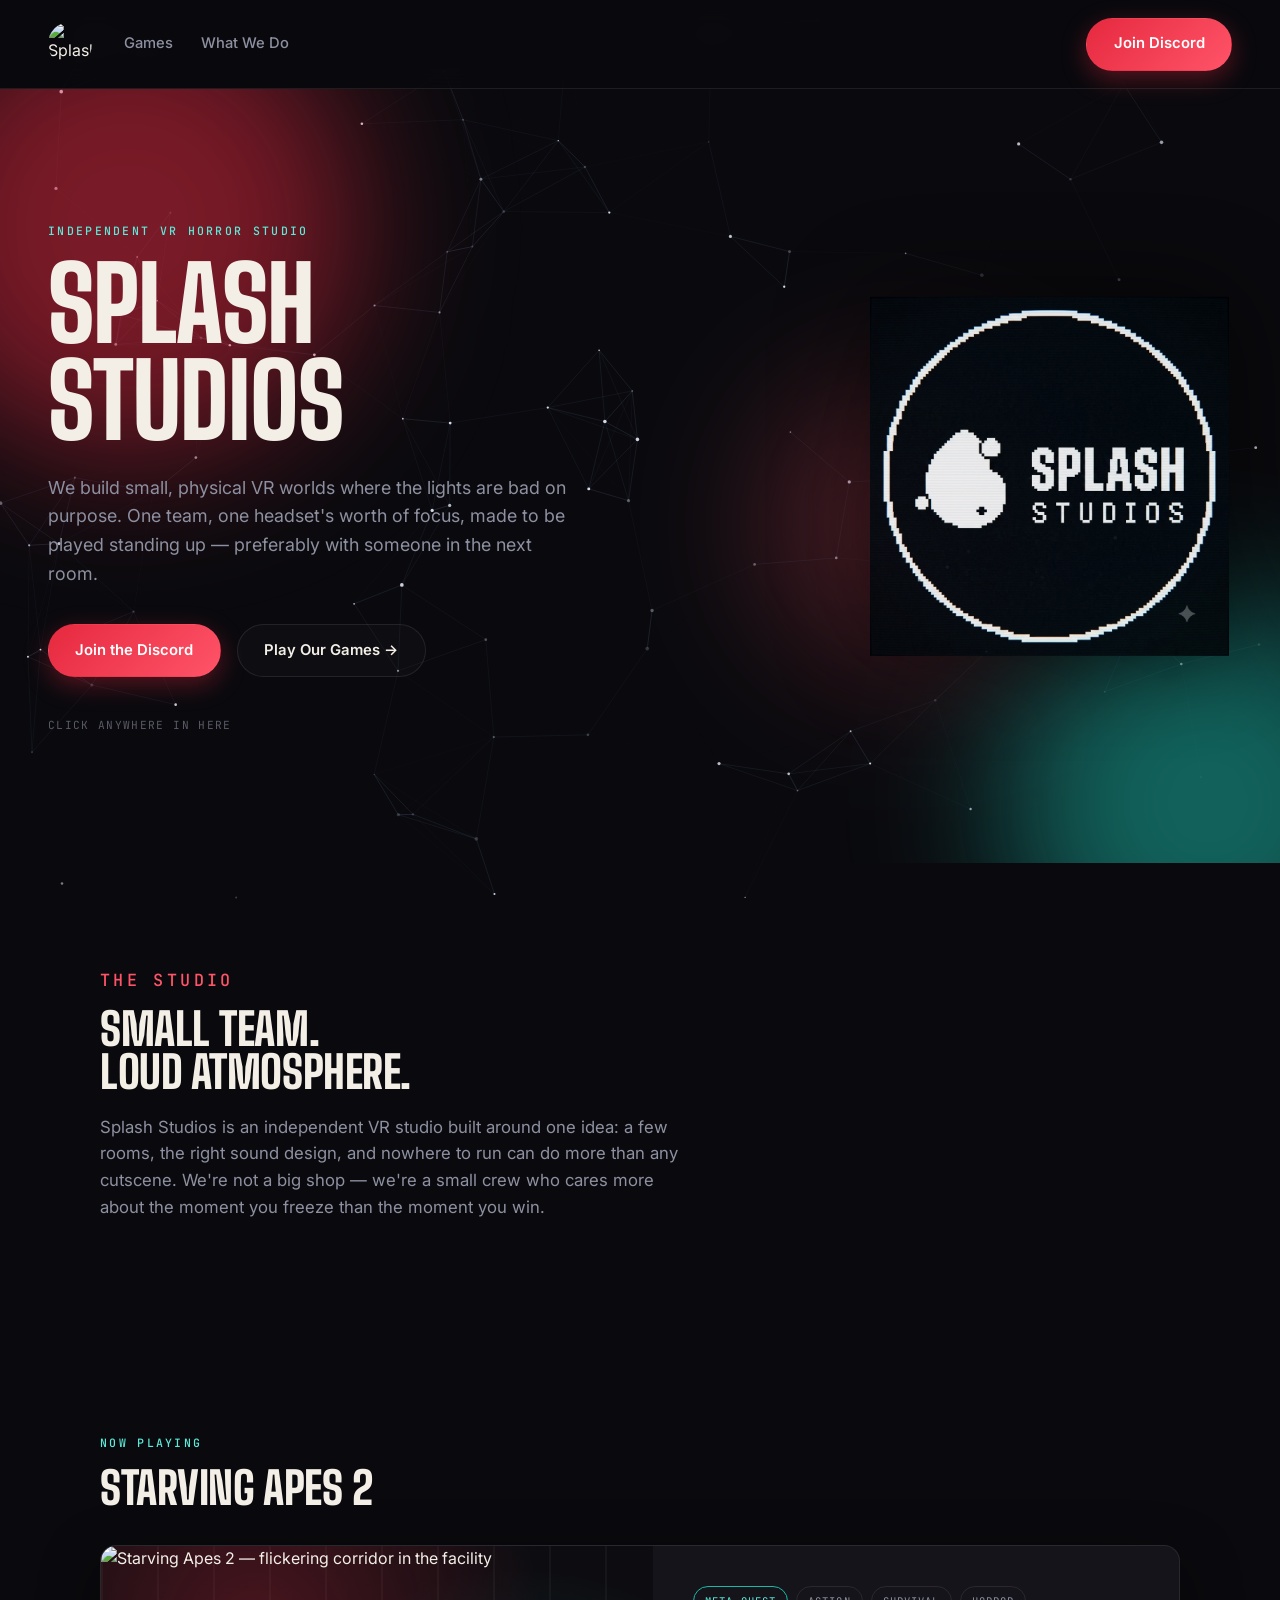
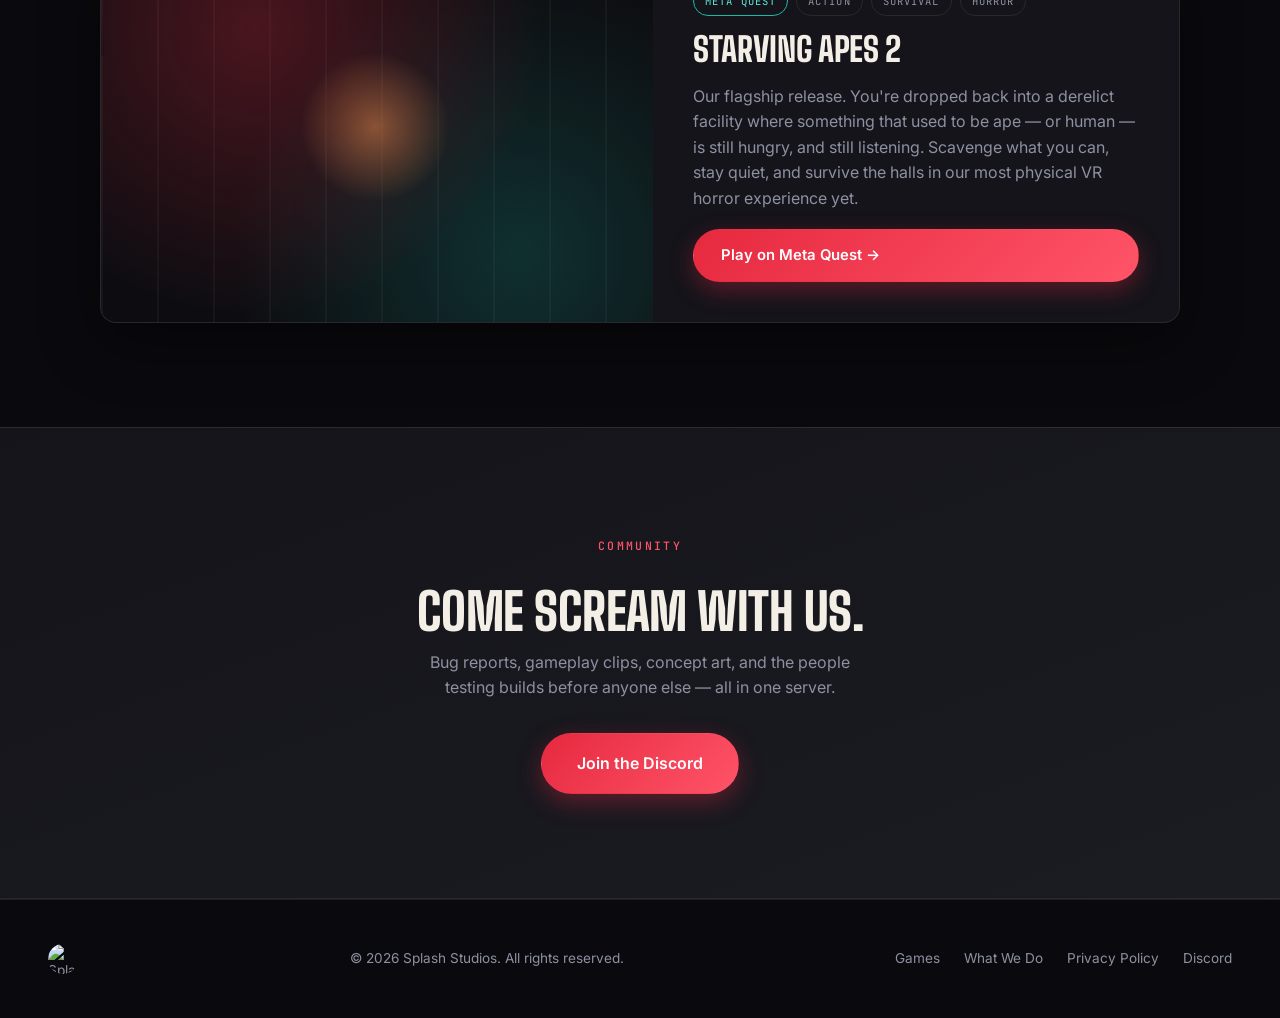
==== commit 6dacaace: "Update index.html" ====
--- a/index.html
+++ b/index.html
@@ -6,7 +6,7 @@
 <title>Splash Studios — Independent VR Horror Studio</title>
 <meta name="description" content="Splash Studios is an independent VR studio behind Starving Apes 2. Join the Discord and play our games on Meta Quest.">
 <meta name="theme-color" content="#0a0a0e">
-<link rel="icon" type="image/png" href="assets/favicon.png">
+<link rel="icon" type="image/png" href="favicon.png">
 
 <link rel="preconnect" href="https://fonts.googleapis.com">
 <link rel="preconnect" href="https://fonts.gstatic.com" crossorigin>
@@ -33,7 +33,7 @@
     <span class="blob blob-2"></span>
     <span class="blob blob-3"></span>
   </div>
-  <img class="hero-logo-badge" src="assets/splash-logo.png" alt="" aria-hidden="true">
+  <img class="hero-logo-badge" src="splash-logo.png" alt="" aria-hidden="true">
   <div class="hero-inner">
     <p class="eyebrow">Independent VR Horror Studio</p>
     <h1>Splash<br>Studios</h1>
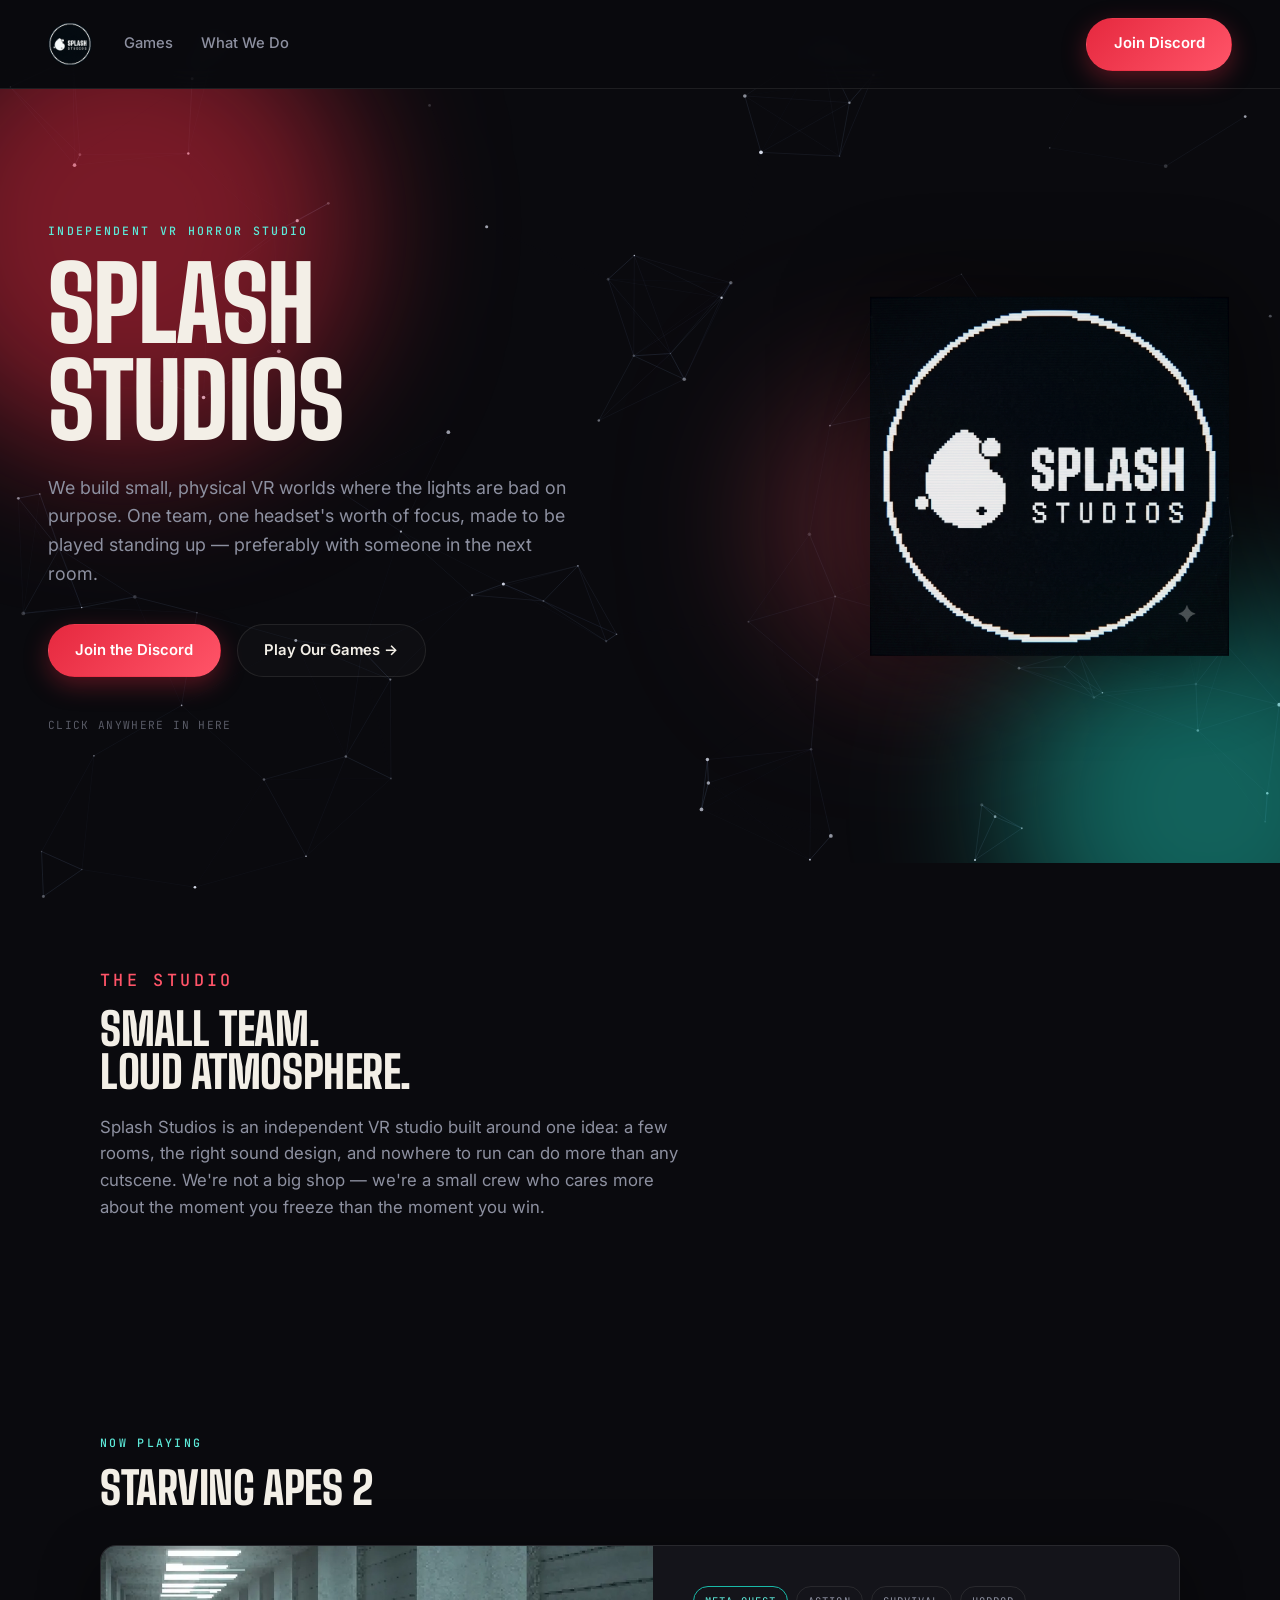
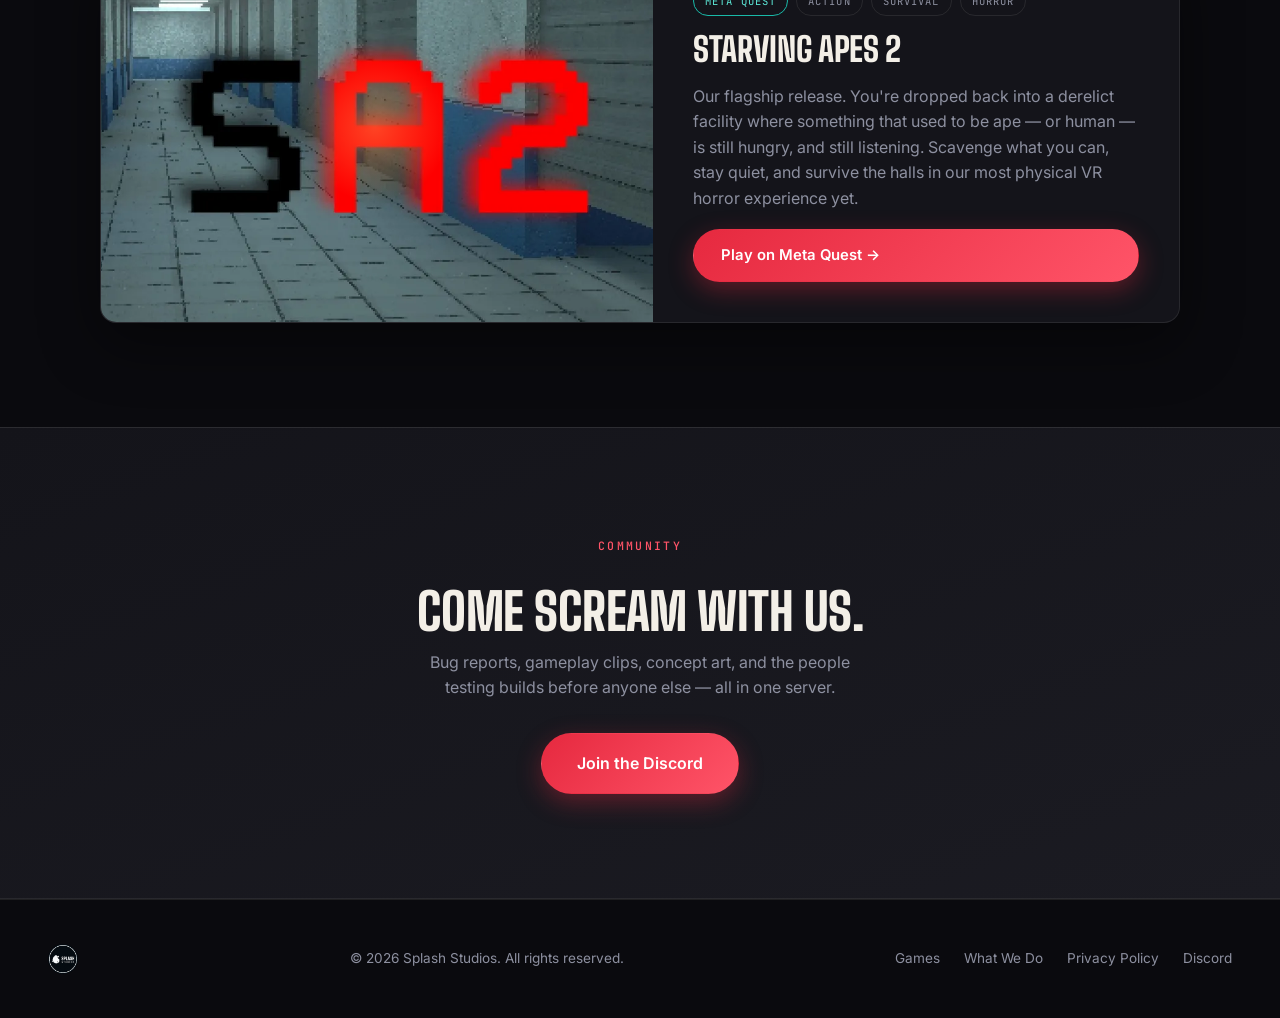
==== commit 3bb46d03: "Update index.html" ====
--- a/index.html
+++ b/index.html
@@ -18,7 +18,7 @@
 
 <header class="nav">
   <a href="index.html" class="brand">
-    <img class="brand-mark" src="assets/splash-logo-sm.png" alt="Splash Studios">
+    <img class="brand-mark" src="splash-logo-sm.png" alt="Splash Studios">
   </a>
   <nav class="nav-links">
     <a href="games.html">Games</a>
@@ -60,7 +60,7 @@
     <h2>Starving Apes 2</h2>
     <div class="game-card">
       <div class="game-art sa2" aria-hidden="true">
-        <img src="assets/sa2-banner.webp" alt="Starving Apes 2 — flickering corridor in the facility">
+        <img src="sa2-banner.webp" alt="Starving Apes 2 — flickering corridor in the facility">
       </div>
       <div class="game-info">
         <div class="badges">
@@ -88,7 +88,7 @@
 
 <footer>
   <a href="index.html" class="brand">
-    <img class="brand-mark" src="assets/splash-logo-sm.png" alt="Splash Studios">
+    <img class="brand-mark" src="splash-logo-sm.png" alt="Splash Studios">
   </a>
   <p>&copy; 2026 Splash Studios. All rights reserved.</p>
   <div class="foot-links">
